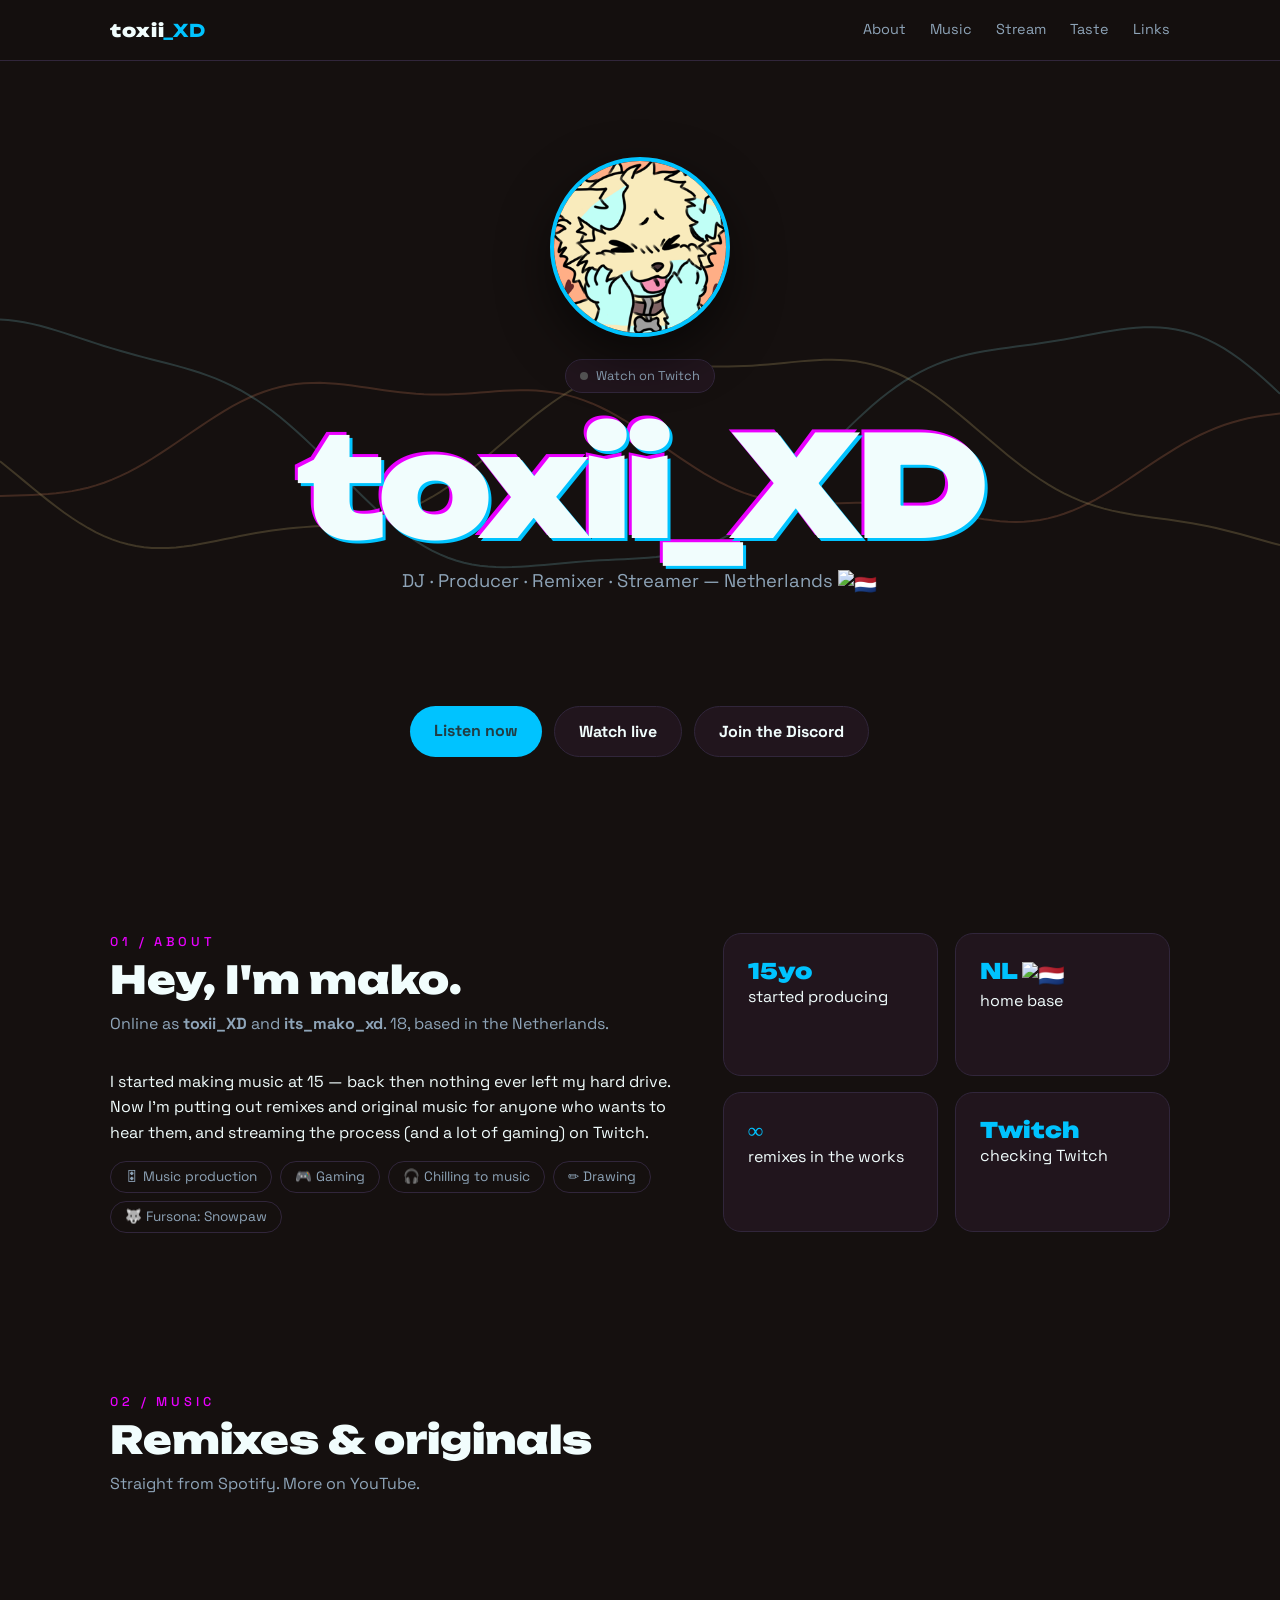
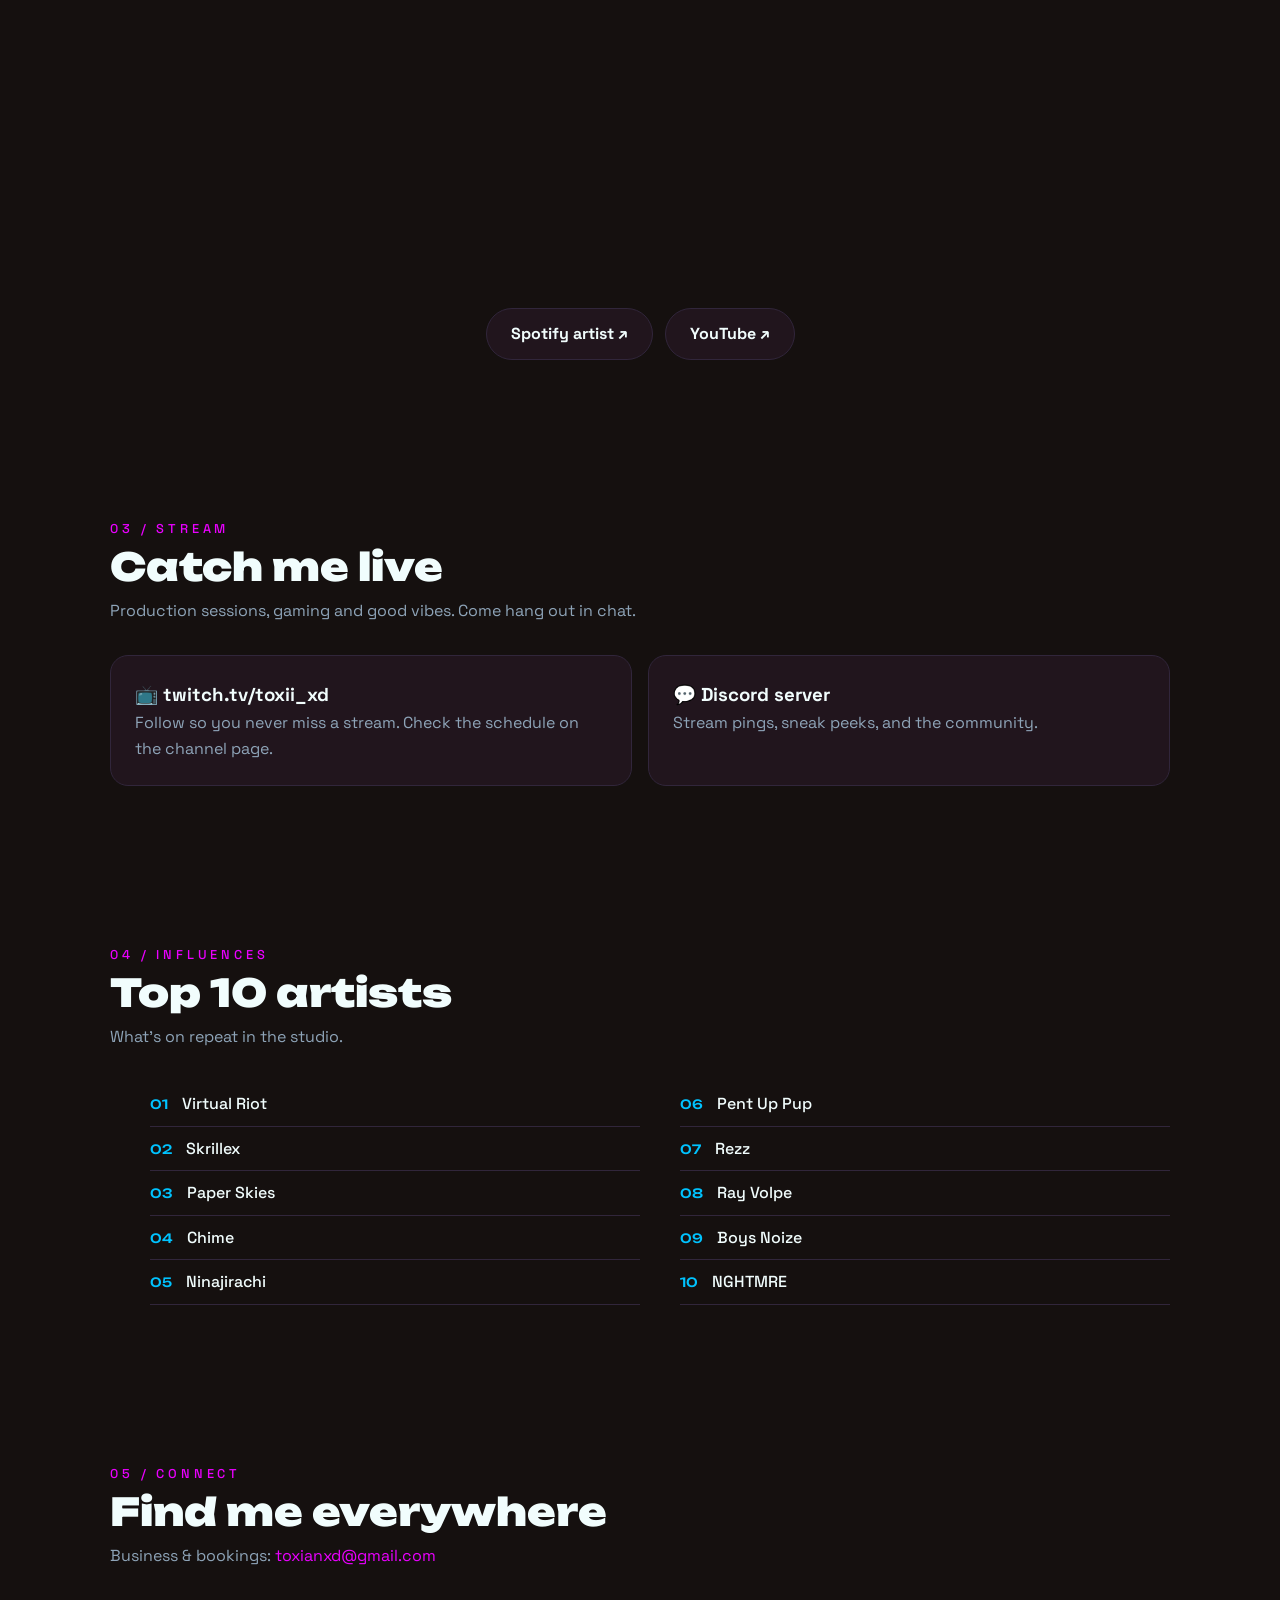
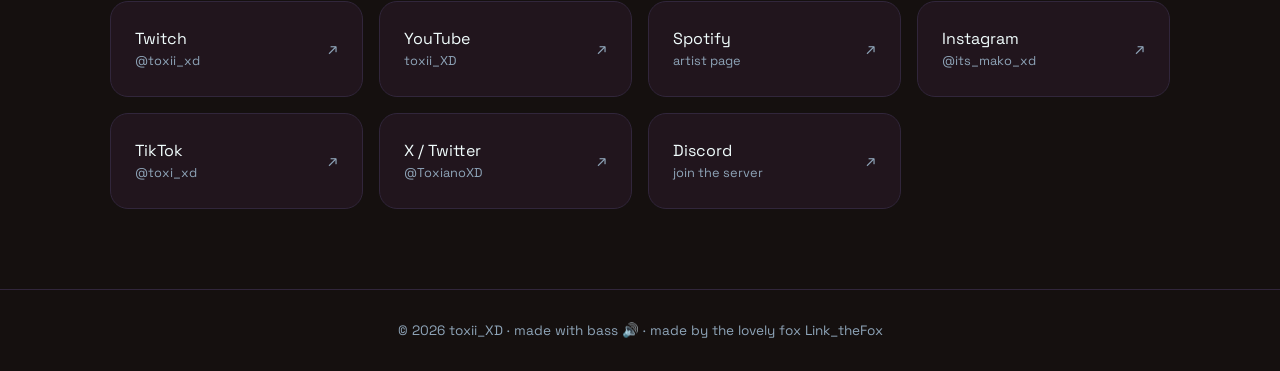
==== index.html @ 985dddc2 "added some small in script things" ====
<!-- stinky coders looking at this script go away nun ur of bussines :3 -->

<!doctype html>
<html lang="en">
<head>
<meta charset="utf-8">
<meta name="viewport" content="width=device-width,initial-scale=1">
<meta name="theme-color" content="#15100f">
<title>toxii_XD — DJ · Producer · Streamer</title>
<meta name="description" content="toxii_XD (mako) — bass music producer, remixer and Twitch streamer from the Netherlands.">
<meta property="og:title" content="toxii_XD">
<meta property="og:description" content="Remixes, originals & live streams.">
<link rel="preconnect" href="https://fonts.googleapis.com">
<link href="https://fonts.googleapis.com/css2?family=Space+Grotesk:wght@400;500;700&family=Unbounded:wght@600;900&display=swap" rel="stylesheet">
<style>
:root{--bg:#15100f;--card:#21151d;--line:#31263b;--txt:#f1fdfd;--mute:#8ea4b8;--a:#00c3ff;--b:#ea00ff;--c:#f6dc8c}
*{box-sizing:border-box;margin:0}
html{scroll-behavior:smooth}
body{background:var(--bg);color:var(--txt);font:400 1rem/1.6 'Space Grotesk',system-ui,sans-serif;overflow-x:hidden}
.pfpw{perspective:700px;margin-bottom:22px}
.pfp{display:block;margin:0 auto;border-radius:50%;border:4px solid var(--a);box-shadow:0 20px 50px #0008;will-change:transform;max-width:44vw;height:auto}
canvas#bg{position:fixed;inset:0;width:100%;height:100%;z-index:-1;opacity:.55}
a{color:inherit;text-decoration:none}
.wrap{max-width:1100px;margin:0 auto;padding:0 20px}
nav{position:sticky;top:0;z-index:10;backdrop-filter:blur(14px);background:#15100ff5;border-bottom:1px solid var(--line)}
nav .wrap{display:flex;justify-content:space-between;align-items:center;height:60px}
.logo{font:900 1.1rem 'Unbounded';letter-spacing:.05em}
.logo b{color:var(--a)}
nav ul{display:flex;gap:24px;list-style:none;font-size:.9rem;color:var(--mute)}
nav ul a:hover{color:var(--txt)}
@media(max-width:640px){nav ul{gap:14px;overflow-x:auto;font-size:.8rem;white-space:nowrap}.logo{display:none}nav .wrap{gap:8px}.card{padding:18px}}
.hero{min-height:88vh;display:grid;place-items:center;text-align:center;padding:60px 0}
.live{display:inline-flex;gap:8px;align-items:center;border:1px solid var(--line);border-radius:99px;padding:6px 14px;font-size:.8rem;color:var(--mute);background:var(--card)}
.live i{width:8px;height:8px;border-radius:50%;background:#555}
.live.on i{background:var(--c);animation:p 1.2s infinite}
.live.on{color:var(--txt);border-color:var(--c)}
@keyframes p{50%{opacity:.3}}
h1{font:900 clamp(2rem,11vw,9rem)/1 'Unbounded';margin:22px 0 10px;letter-spacing:-.04em;color:var(--txt);text-shadow:3px 3px 0 var(--a),-3px -3px 0 var(--b);transition:text-shadow .2s}
h1:hover{text-shadow:6px 0 0 var(--c),-6px 0 0 var(--b)}
.tag{color:var(--mute);font-size:1.15rem}
.eq{display:flex;gap:4px;justify-content:center;align-items:flex-end;height:46px;margin:30px 0}
.eq span{width:6px;border-radius:3px;background:linear-gradient(var(--b),var(--a));animation:e 1s cubic-bezier(.45,0,.55,1) infinite alternate}
@keyframes e{from{height:6px}to{height:46px}}
.btns{display:flex;gap:12px;justify-content:center;flex-wrap:wrap}
.btn{padding:12px 24px;border-radius:99px;font-weight:700;border:1px solid var(--line);background:var(--card);transition:transform .4s cubic-bezier(.22,1,.36,1),border-color .3s}
.btn:hover{transform:translateY(-3px);border-color:var(--a)}
.btn.p{background:var(--a);color:#2a1a12c9;border:0}
section{padding:80px 0;scroll-margin-top:60px}
:focus-visible{outline:3px solid var(--b);outline-offset:3px;border-radius:6px}
.skip{position:absolute;left:12px;top:-60px;background:var(--a);color:#2a1a12;padding:10px 16px;border-radius:8px;font-weight:700;z-index:20}
.skip:focus{top:10px}
h2{font:900 clamp(1.6rem,4vw,2.4rem) 'Unbounded';margin-bottom:8px}
h2 small{display:block;font:500 .8rem 'Space Grotesk';color:var(--b);letter-spacing:.3em;text-transform:uppercase;margin-bottom:6px}
.sub{color:var(--mute);margin-bottom:32px}
.grid{display:grid;gap:16px;grid-template-columns:repeat(auto-fit,minmax(240px,1fr))}
.card{background:var(--card);border:1px solid var(--line);border-radius:18px;padding:24px;transition:transform .45s cubic-bezier(.22,1,.36,1),border-color .3s}
.card:hover{border-color:var(--a);transform:translateY(-4px)}
.stat{font:900 clamp(1rem,4.4vw,2.2rem) 'Unbounded';color:var(--a)}
.about .card{container-type:inline-size}
.about .stat{font-size:min(2.2rem,13cqw)}
.about{display:grid;gap:32px;grid-template-columns:1.3fr 1fr}
@media(max-width:800px){.about{grid-template-columns:1fr}}
.chips{display:flex;flex-wrap:wrap;gap:8px;margin-top:16px}
.chips span{border:1px solid var(--line);border-radius:99px;padding:4px 14px;font-size:.85rem;color:var(--mute)}
ol.top{list-style:none;counter-reset:n}
ol.top li{counter-increment:n;display:flex;gap:14px;padding:9px 0;border-bottom:1px solid var(--line);font-weight:500}
ol.top li::before{content:counter(n,decimal-leading-zero);color:var(--a);font-family:'Unbounded';font-size:.8rem;padding-top:3px}
iframe{width:100%;border:0;border-radius:14px}
.soc a{display:flex;justify-content:space-between;align-items:center}
.soc a::after{content:"↗"/"";color:var(--mute)}
.soc em{font-style:normal;font-size:.8rem;color:var(--mute);display:block}
footer{border-top:1px solid var(--line);padding:30px 0;text-align:center;color:var(--mute);font-size:.85rem}
.rv{opacity:0;transform:translateY(28px);transition:opacity .9s cubic-bezier(.22,1,.36,1),transform .9s cubic-bezier(.22,1,.36,1)}
.rv.in{opacity:1;transform:none}
@media(prefers-reduced-motion:reduce){html{scroll-behavior:auto}canvas#bg{display:none}*{animation:none!important;transition:none!important}.rv{opacity:1;transform:none}}
</style>
</head>
<body>
<a class="skip" href="#about">Skip to content</a>
<canvas id="bg" aria-hidden="true"></canvas>

<nav aria-label="Main"><div class="wrap">
  <a class="logo" href="#top">toxii<b>_XD</b></a>
  <ul><li><a href="#about">About</a></li><li><a href="#music">Music</a></li><li><a href="#stream">Stream</a></li><li><a href="#taste">Taste</a></li><li><a href="#links">Links</a></li></ul>
</div></nav>

<main>
<header class="hero" id="top"><div class="wrap">
  <div class="pfpw"><img class="pfp" src="pfp.png" alt="toxii_XD avatar" width="180" height="180"></div>
  <a id="live" class="live" href="https://www.twitch.tv/toxii_xd" target="_blank" rel="noopener"><i></i><span aria-live="polite">checking stream…</span></a>
  <h1 data-t="toxii_XD">toxii_XD</h1>
  <p class="tag">DJ · Producer · Remixer · Streamer — Netherlands <img src="https://cdn.jsdelivr.net/gh/jdecked/twemoji@latest/assets/svg/1f1f3-1f1f1.svg" alt="🇳🇱" width="22" height="22" style="vertical-align:-4px"></p>
  <div class="eq" aria-hidden="true"></div>
  <div class="btns">
    <a class="btn p" href="#music">Listen now</a>
    <a class="btn" href="https://www.twitch.tv/toxii_xd" target="_blank" rel="noopener">Watch live</a>
    <a class="btn" href="https://discord.gg/SVexKyETzz" target="_blank" rel="noopener">Join the Discord</a>
  </div>
</div></header>

<section id="about"><div class="wrap">
  <div class="about rv">
    <div>
      <h2><small>01 / about</small>Hey, I'm mako.</h2>
      <p class="sub">Online as <b>toxii_XD</b> and <b>its_mako_xd</b>. 18, based in the Netherlands.</p>
      <p>I started making music at 15 — back then nothing ever left my hard drive. Now I'm putting out remixes and original music for anyone who wants to hear them, and streaming the process (and a lot of gaming) on Twitch.</p>
      <div class="chips"><span>🎛 Music production</span><span>🎮 Gaming</span><span>🎧 Chilling to music</span><span>✏️ Drawing</span><span>🐺 Fursona: Snowpaw</span></div>
    </div>
    <div class="grid" style="grid-template-columns:repeat(2,minmax(0,1fr))">
      <div class="card"><div class="stat">15yo</div>started producing</div>
      <div class="card"><div class="stat">NL <img src="https://cdn.jsdelivr.net/gh/jdecked/twemoji@latest/assets/svg/1f1f3-1f1f1.svg" alt="🇳🇱" width="38" height="38" style="vertical-align:-4px"></div>home base</div>
      <div class="card"><div class="stat">∞</div>remixes in the works</div>
      <div class="card"><div class="stat" id="ls">…</div><span id="lt">checking Twitch</span></div>
    </div>
  </div>
</div></section>

<section id="music"><div class="wrap rv">
  <h2><small>02 / music</small>Remixes & originals</h2>
  <p class="sub">Straight from Spotify. More on YouTube.</p>
  <iframe src="https://open.spotify.com/embed/artist/1HcNcybZciSfLH1VnTxDIS?theme=0" height="352" loading="lazy" allow="encrypted-media; clipboard-write" title="toxii_XD on Spotify"></iframe>
  <div class="btns" style="margin-top:20px">
    <a class="btn" href="https://open.spotify.com/artist/1HcNcybZciSfLH1VnTxDIS" target="_blank" rel="noopener">Spotify artist ↗</a>
    <a class="btn" href="https://www.youtube.com/channel/UCp31fB6WN2DlU0iG8Yz7rvQ" target="_blank" rel="noopener">YouTube ↗</a>
  </div>
</div></section>

<section id="stream"><div class="wrap rv">
  <h2><small>03 / stream</small>Catch me live</h2>
  <p class="sub">Production sessions, gaming and good vibes. Come hang out in chat.</p>
  <div class="grid">
    <a class="card" href="https://www.twitch.tv/toxii_xd" target="_blank" rel="noopener"><h3>📺 twitch.tv/toxii_xd</h3><p style="color:var(--mute)">Follow so you never miss a stream. Check the schedule on the channel page.</p></a>
    <a class="card" href="https://discord.gg/SVexKyETzz" target="_blank" rel="noopener"><h3>💬 Discord server</h3><p style="color:var(--mute)">Stream pings, sneak peeks, and the community.</p></a>
    <div class="card" id="presence" hidden>
      <div style="display:flex;gap:14px;align-items:center">
        <img id="pa" alt="" width="52" height="52" style="border-radius:50%">
        <div><b id="pn"></b><div style="font-size:.85rem;color:var(--mute)"><span id="ps" style="display:inline-block;width:9px;height:9px;border-radius:50%;margin-right:6px"></span><span id="pt"></span></div></div>
      </div>
      <p id="pact" style="margin-top:14px;color:var(--mute);font-size:.9rem"></p>
    </div>
  </div>
</div></section>

<section id="taste"><div class="wrap rv">
  <h2><small>04 / influences</small>Top 10 artists</h2>
  <p class="sub">What's on repeat in the studio.</p>
  <ol class="top" style="columns:2 280px;column-gap:40px">
    <li>Virtual Riot</li><li>Skrillex</li><li>Paper Skies</li><li>Chime</li><li>Ninajirachi</li>
    <li>Pent Up Pup</li><li>Rezz</li><li>Ray Volpe</li><li>Boys Noize</li><li>NGHTMRE</li>
  </ol>
</div></section>

<section id="links"><div class="wrap rv">
  <h2><small>05 / connect</small>Find me everywhere</h2>
  <p class="sub">Business &amp; bookings: <a href="mailto:toxianxd@gmail.com" style="color:var(--b)">toxianxd@gmail.com</a></p>
  <div class="grid soc">
    <a class="card" href="https://www.twitch.tv/toxii_xd" target="_blank" rel="noopener"><div>Twitch<em>@toxii_xd</em></div></a>
    <a class="card" href="https://www.youtube.com/channel/UCp31fB6WN2DlU0iG8Yz7rvQ" target="_blank" rel="noopener"><div>YouTube<em>toxii_XD</em></div></a>
    <a class="card" href="https://open.spotify.com/artist/1HcNcybZciSfLH1VnTxDIS" target="_blank" rel="noopener"><div>Spotify<em>artist page</em></div></a>
    <a class="card" href="https://www.instagram.com/its_mako_xd" target="_blank" rel="noopener"><div>Instagram<em>@its_mako_xd</em></div></a>
    <a class="card" href="https://www.tiktok.com/@toxi_xd" target="_blank" rel="noopener"><div>TikTok<em>@toxi_xd</em></div></a>
    <a class="card" href="https://x.com/ToxianoXD" target="_blank" rel="noopener"><div>X / Twitter<em>@ToxianoXD</em></div></a>
    <a class="card" href="https://discord.gg/SVexKyETzz" target="_blank" rel="noopener"><div>Discord<em>join the server</em></div></a>
  </div>
</div></section>

</main>
<footer>© <span id="y"></span> toxii_XD · made with bass 🔊 · made by the lovely fox Link_theFox</footer>

<script>
// equalizer bars
const eq=document.querySelector('.eq');
for(let i=0;i<32;i++){const s=document.createElement('span');s.style.animationDelay=(Math.random()*-1)+'s';s.style.animationDuration=(.5+Math.random()*.8)+'s';eq.append(s)}
document.getElementById('y').textContent=new Date().getFullYear();
// scroll reveal
const io=new IntersectionObserver(e=>e.forEach(x=>x.isIntersecting&&x.target.classList.add('in')),{threshold:.15});
document.querySelectorAll('.rv').forEach(el=>io.observe(el));
// pfp follows the pointer, eased
const pf=document.querySelector('.pfp'),hh=document.querySelector('h1');
let tx=0,ty=0,px=0,py=0;
addEventListener('pointermove',e=>{tx=e.clientX/innerWidth-.5;ty=e.clientY/innerHeight-.5});
if(!matchMedia('(prefers-reduced-motion:reduce)').matches)(function m(){
  px+=(tx-px)*.08;py+=(ty-py)*.08;
  pf.style.transform=`translate(${px*40}px,${py*30}px) rotateY(${px*28}deg) rotateX(${-py*28}deg)`;
  hh.style.transform=`translate(${-px*14}px,${-py*10}px)`;
  requestAnimationFrame(m)})();
// background: drifting waveform lines
const cv=document.getElementById('bg'),cx=cv.getContext('2d');let W,H;
const rs=()=>{W=cv.width=innerWidth;H=cv.height=innerHeight};rs();addEventListener('resize',rs);
const cols=['#ff9a6c','#f6dc8c','#8fe9ee'];
(function f(t){
  cx.clearRect(0,0,W,H);
  cols.forEach((c,k)=>{cx.beginPath();cx.strokeStyle=c;cx.globalAlpha=.35;cx.lineWidth=2;
    for(let x=0;x<=W;x+=8){const y=H*.5+Math.sin(x*.006+t*.0008*(k+1)+k*2)*70*(1+k*.4)+Math.sin(x*.02+t*.002)*14;x?cx.lineTo(x,y):cx.moveTo(x,y)}
    cx.stroke()});
  requestAnimationFrame(f)})(0);
// Discord presence via Lanyard (user must be in discord.gg/lanyard)
const DID='748568720615669810',SC={online:'#3ba55d',idle:'#faa61a',dnd:'#ed4245',offline:'#747f8d'};
function presence(d){
  const $=id=>document.getElementById(id),u=d.discord_user,a=d.activities.find(x=>x.type!==4);
  $('presence').hidden=false;
  $('pa').src=`https://cdn.discordapp.com/avatars/${DID}/${u.avatar}.png?size=128`;
  $('pn').textContent=u.global_name||u.username;
  $('ps').style.background=SC[d.discord_status];
  $('pt').textContent=d.discord_status;
  $('pact').textContent=d.listening_to_spotify?`🎵 ${d.spotify.song} — ${d.spotify.artist}`:a?`${a.name}${a.details?' · '+a.details:''}`:'';
}
fetch('https://api.lanyard.rest/v1/users/'+DID).then(r=>r.json()).then(j=>j.success&&presence(j.data)).catch(()=>{});
const ws=new WebSocket('wss://api.lanyard.rest/socket');
ws.onmessage=e=>{const m=JSON.parse(e.data);
  if(m.op===1){ws.send(JSON.stringify({op:2,d:{subscribe_to_id:DID}}));setInterval(()=>ws.readyState===1&&ws.send('{"op":3}'),m.d.heartbeat_interval)}
  else if(m.op===0)presence(m.d)};
// live status via public decapi (no key); falls back to offline
fetch('https://decapi.me/twitch/uptime/toxii_xd').then(r=>r.text()).then(t=>{
  const el=document.getElementById('live'),on=!/offline|not found|error/i.test(t);
  el.classList.toggle('on',on);
  const ls=document.getElementById('ls');ls.textContent=on?'LIVE':'OFFLINE';ls.style.color=on?'var(--c)':'var(--mute)';
  document.getElementById('lt').textContent=on?'streaming on Twitch right now':'not streaming — follow for alerts';
  el.querySelector('span').textContent=on?'LIVE NOW on Twitch — '+t:'Offline — follow for notifications';
}).catch(()=>{document.querySelector('#live span').textContent='Watch on Twitch';document.getElementById('ls').textContent='Twitch'});
</script>
</body>
</html>

<!-- Made with ❤️ by Link_theFox — https://linkthefox.com/ -->
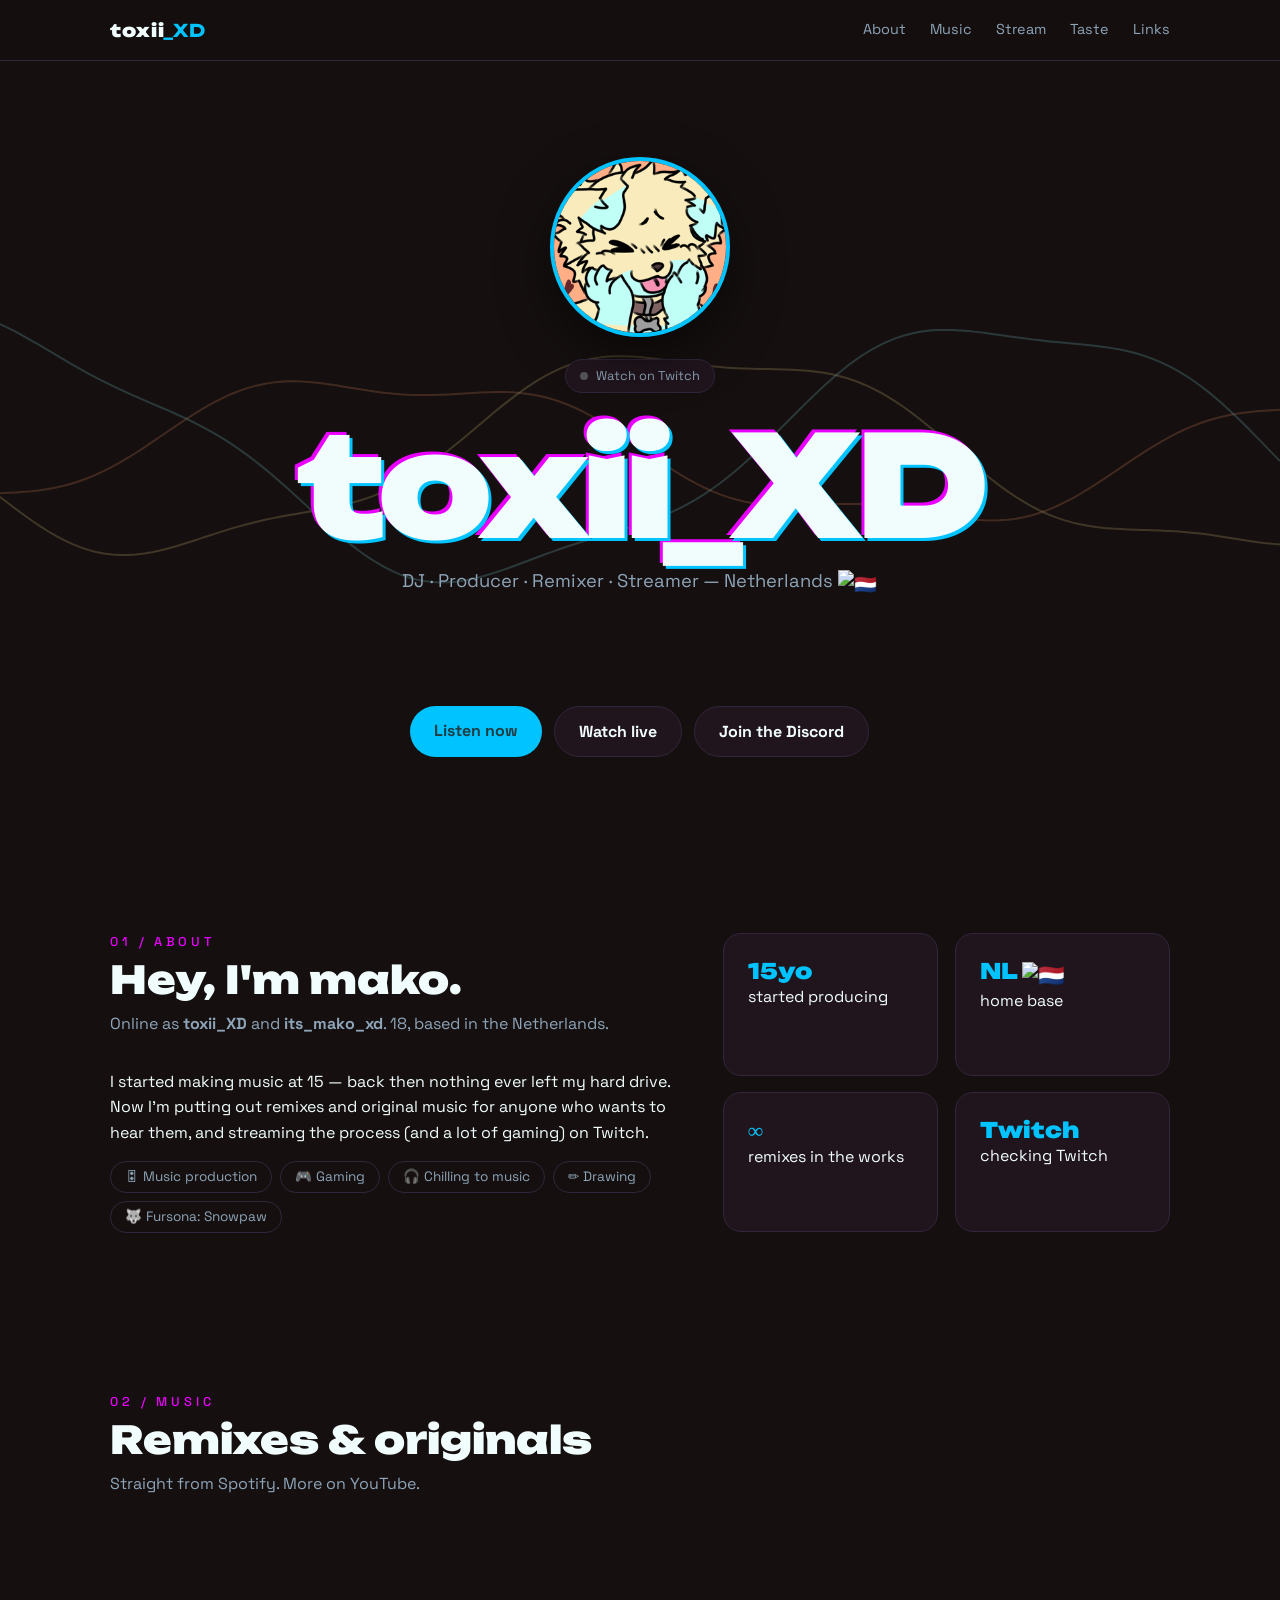
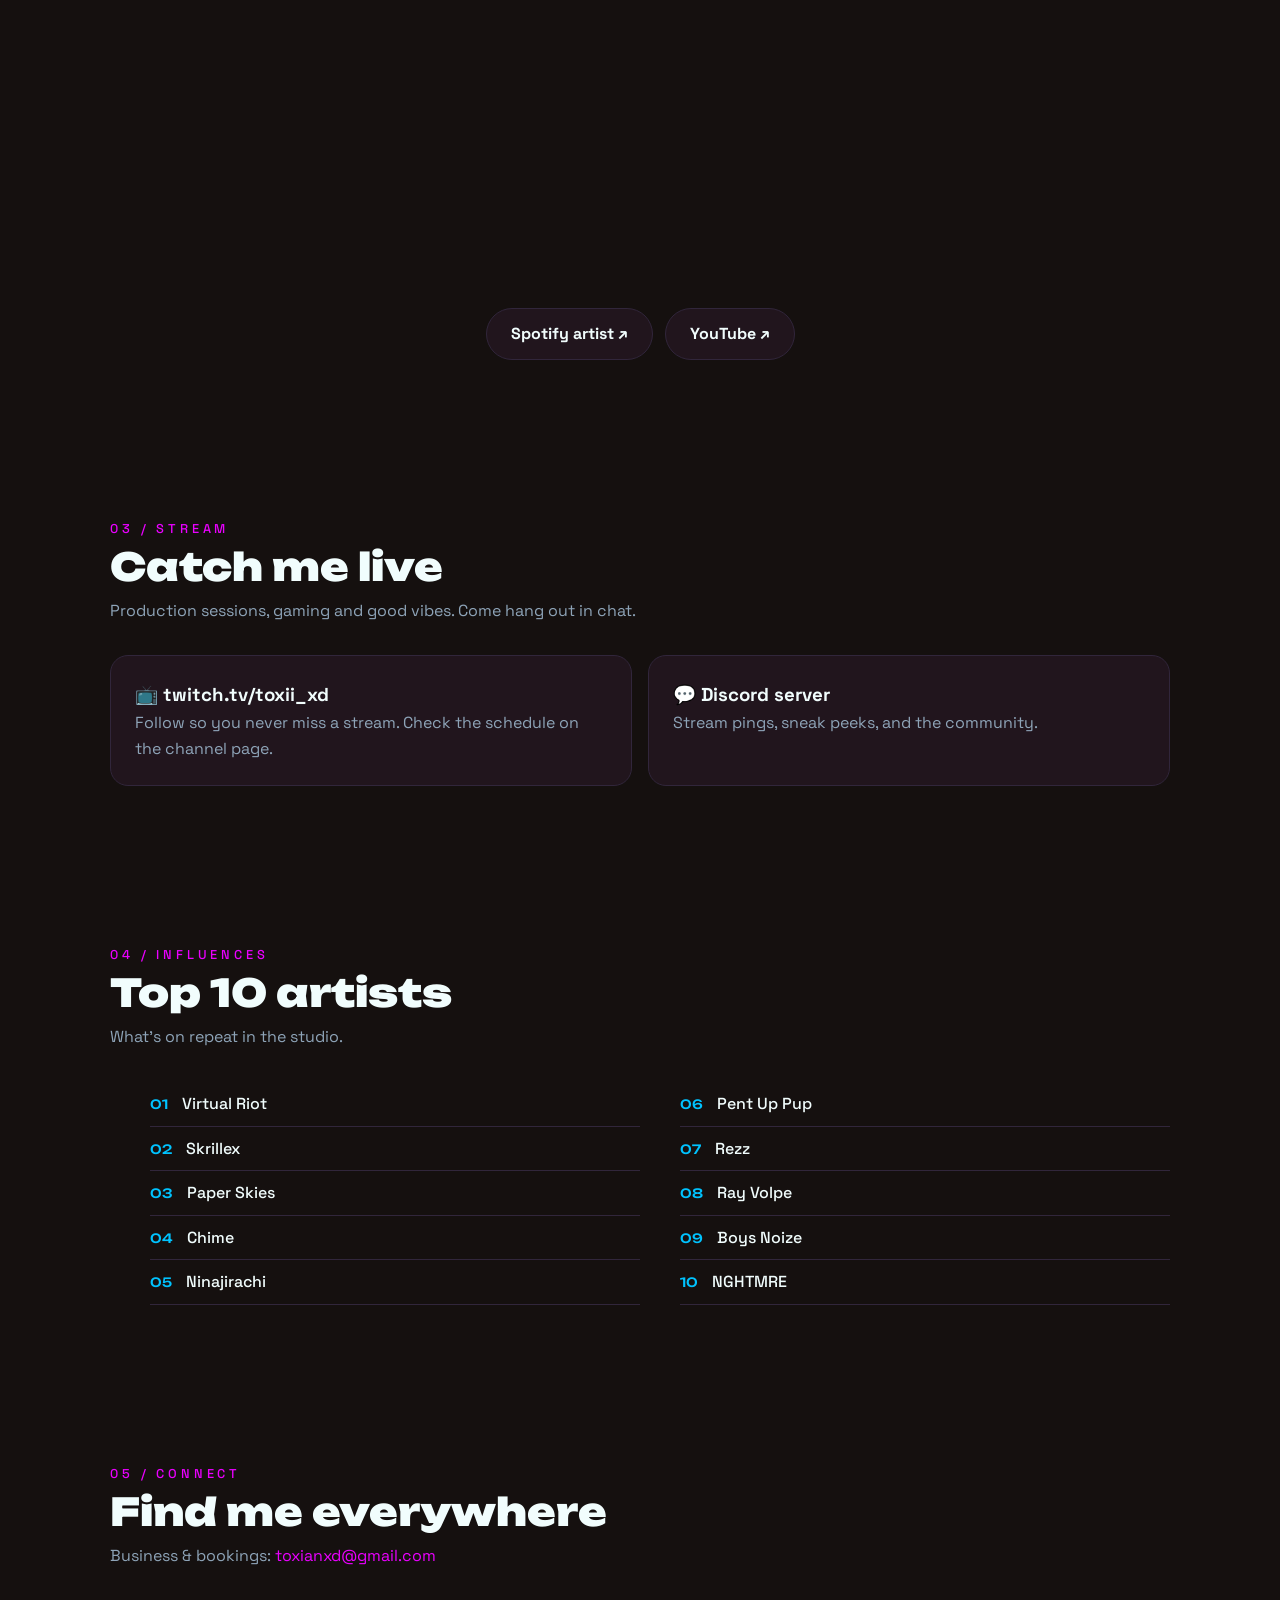
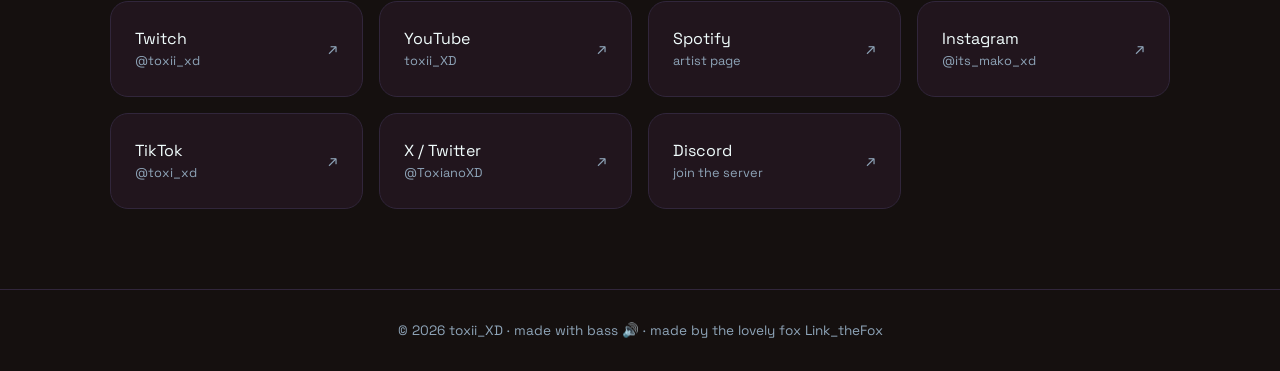
==== commit e86b7ed4: "updatd a link" ====
--- a/index.html
+++ b/index.html
@@ -222,4 +222,4 @@
 </body>
 </html>
 
-<!-- Made with ❤️ by Link_theFox — https://linkthefox.com/ -->
+<!-- Made with ❤️ by Link_theFox — https://linkslair.xyz/ -->
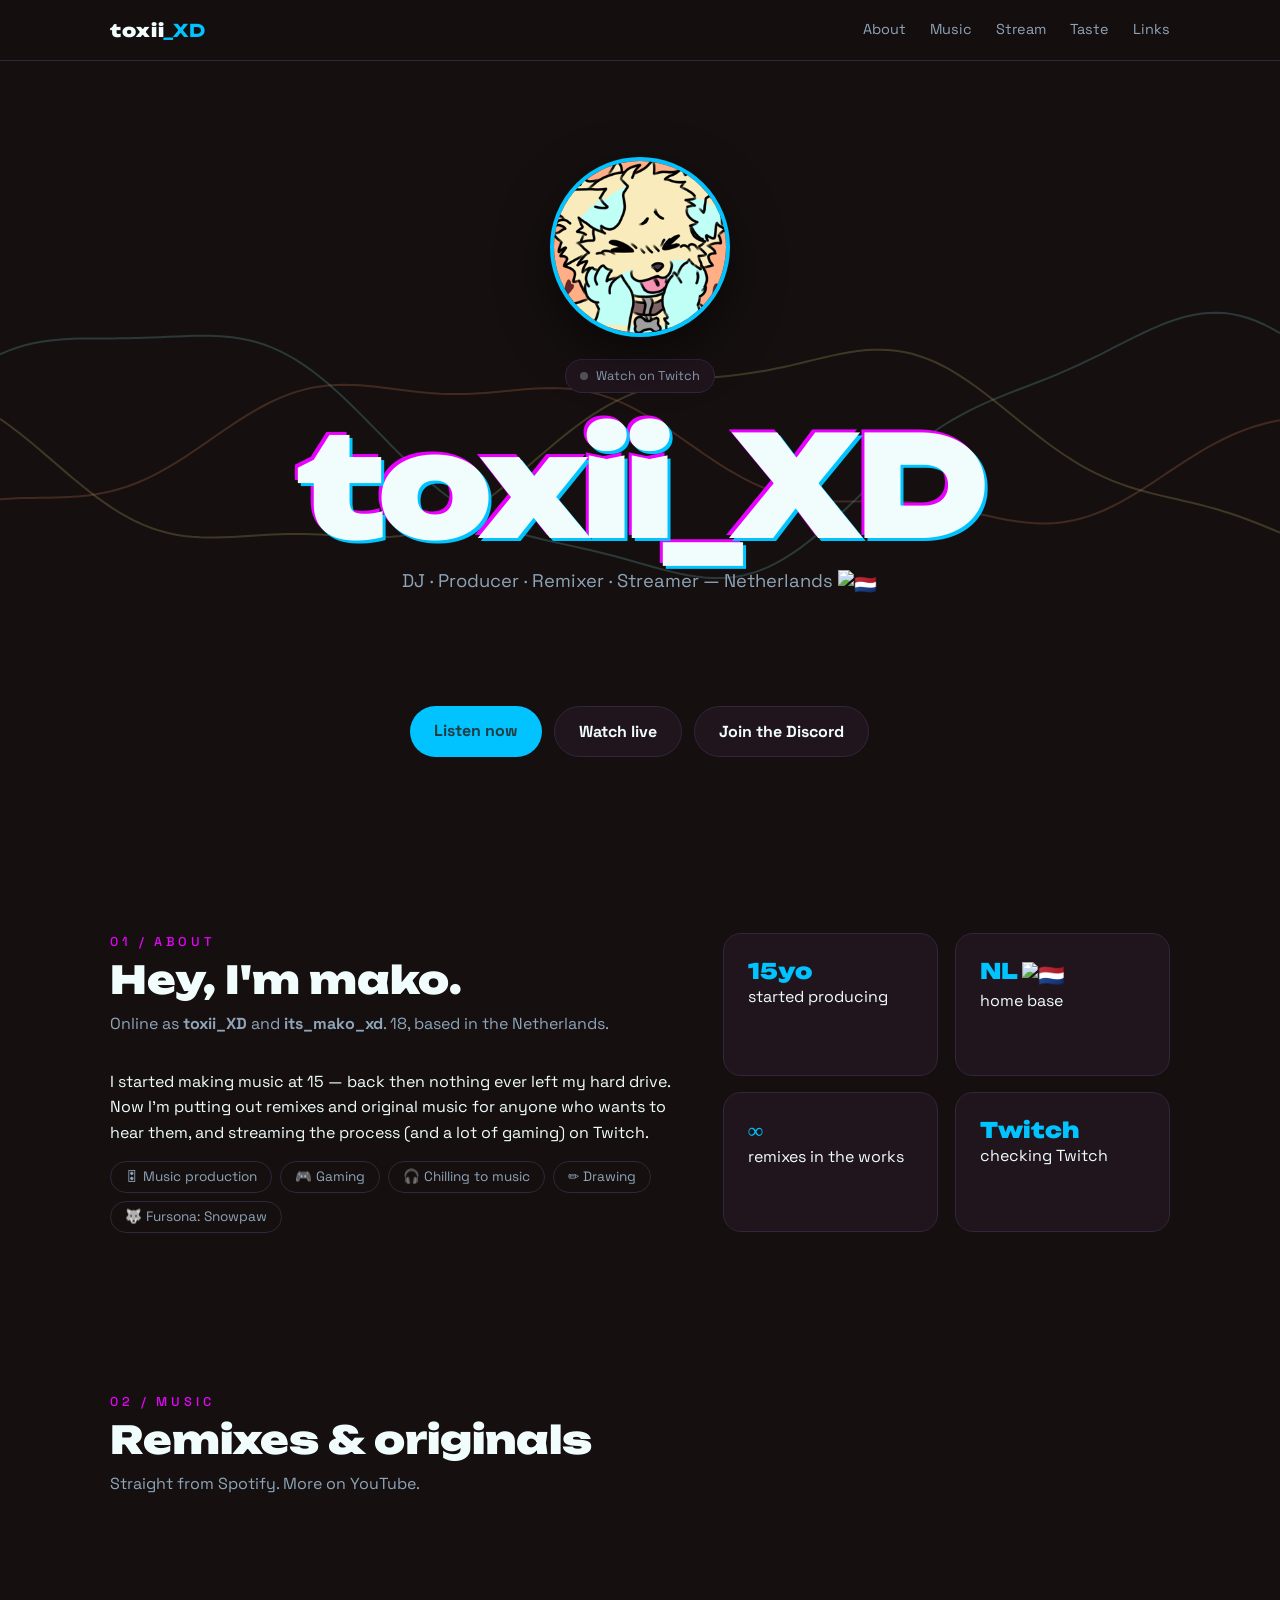
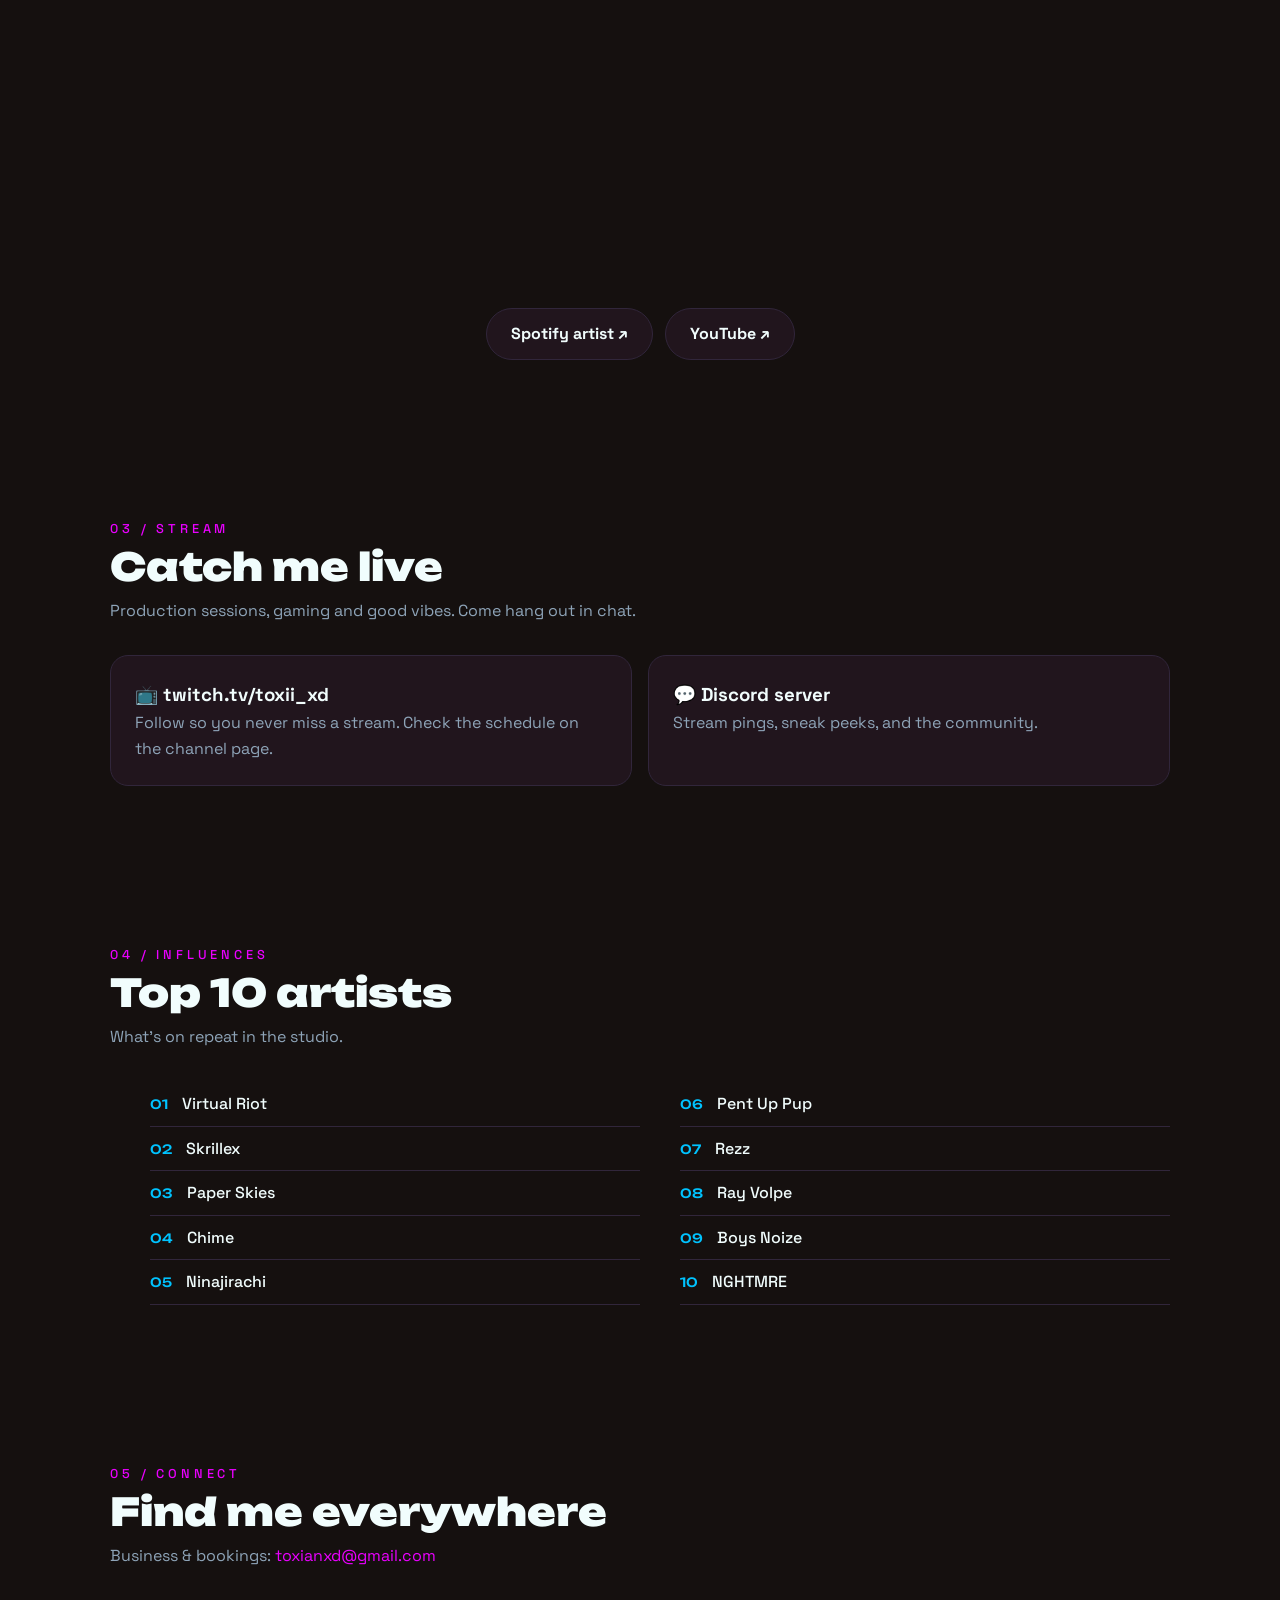
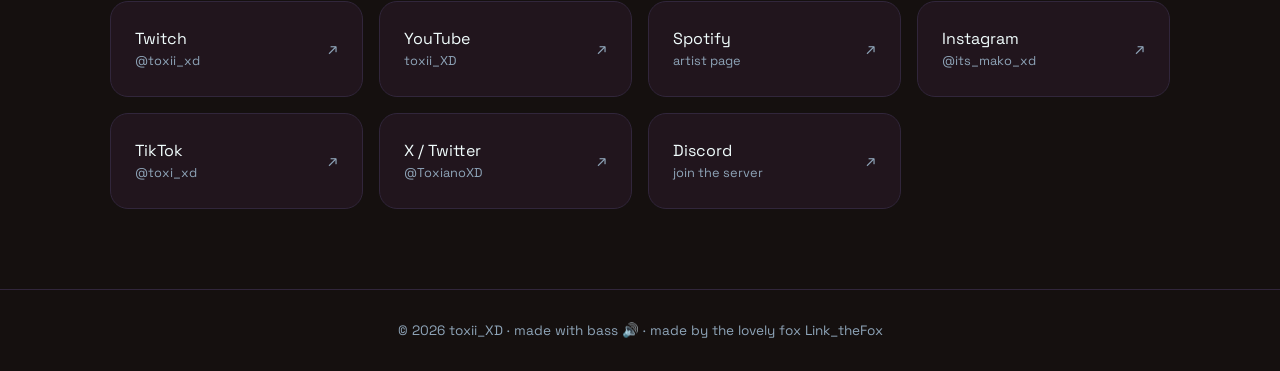
==== commit 0a791bb7: "Update footer comment with new wording" ====
--- a/index.html
+++ b/index.html
@@ -222,4 +222,4 @@
 </body>
 </html>
 
-<!-- Made with ❤️ by Link_theFox — https://linkslair.xyz/ -->
+<!-- Made with ❤️ by the lovely Link_theFox — https://linkslair.xyz/ -->
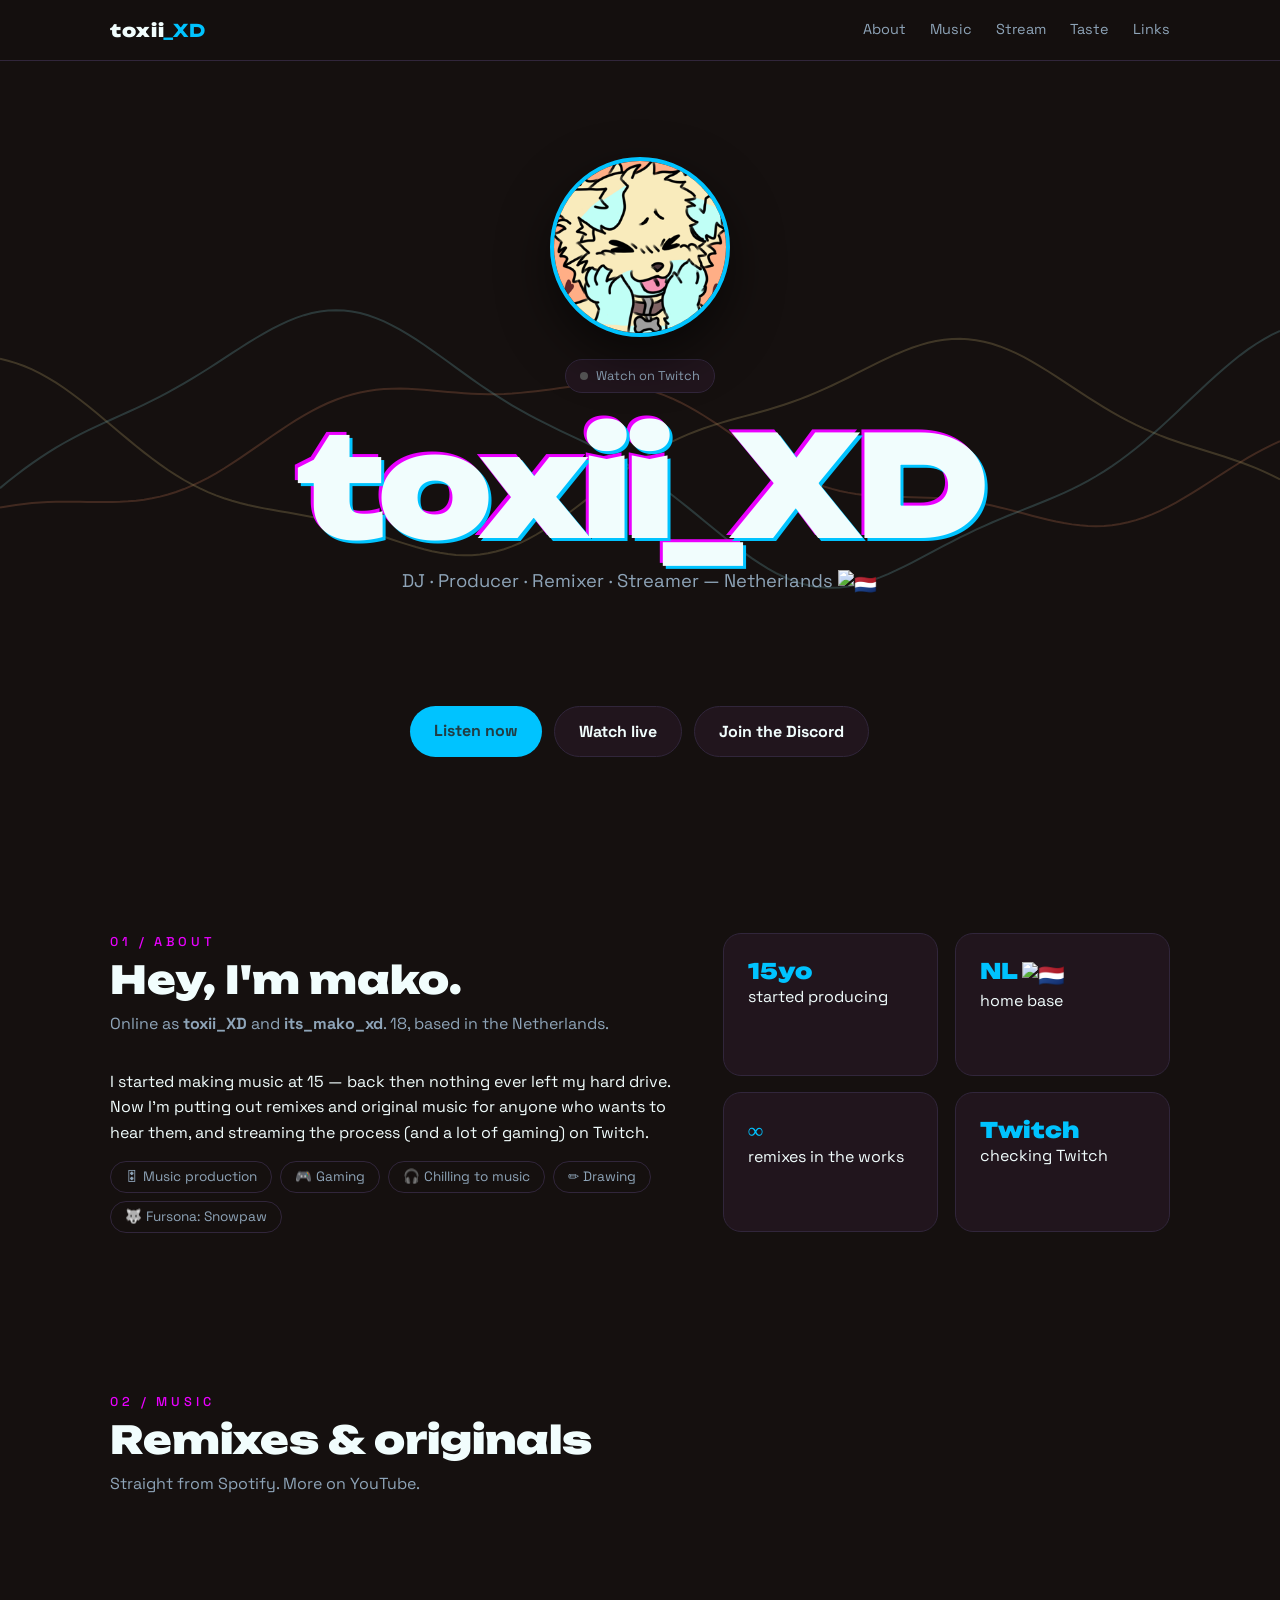
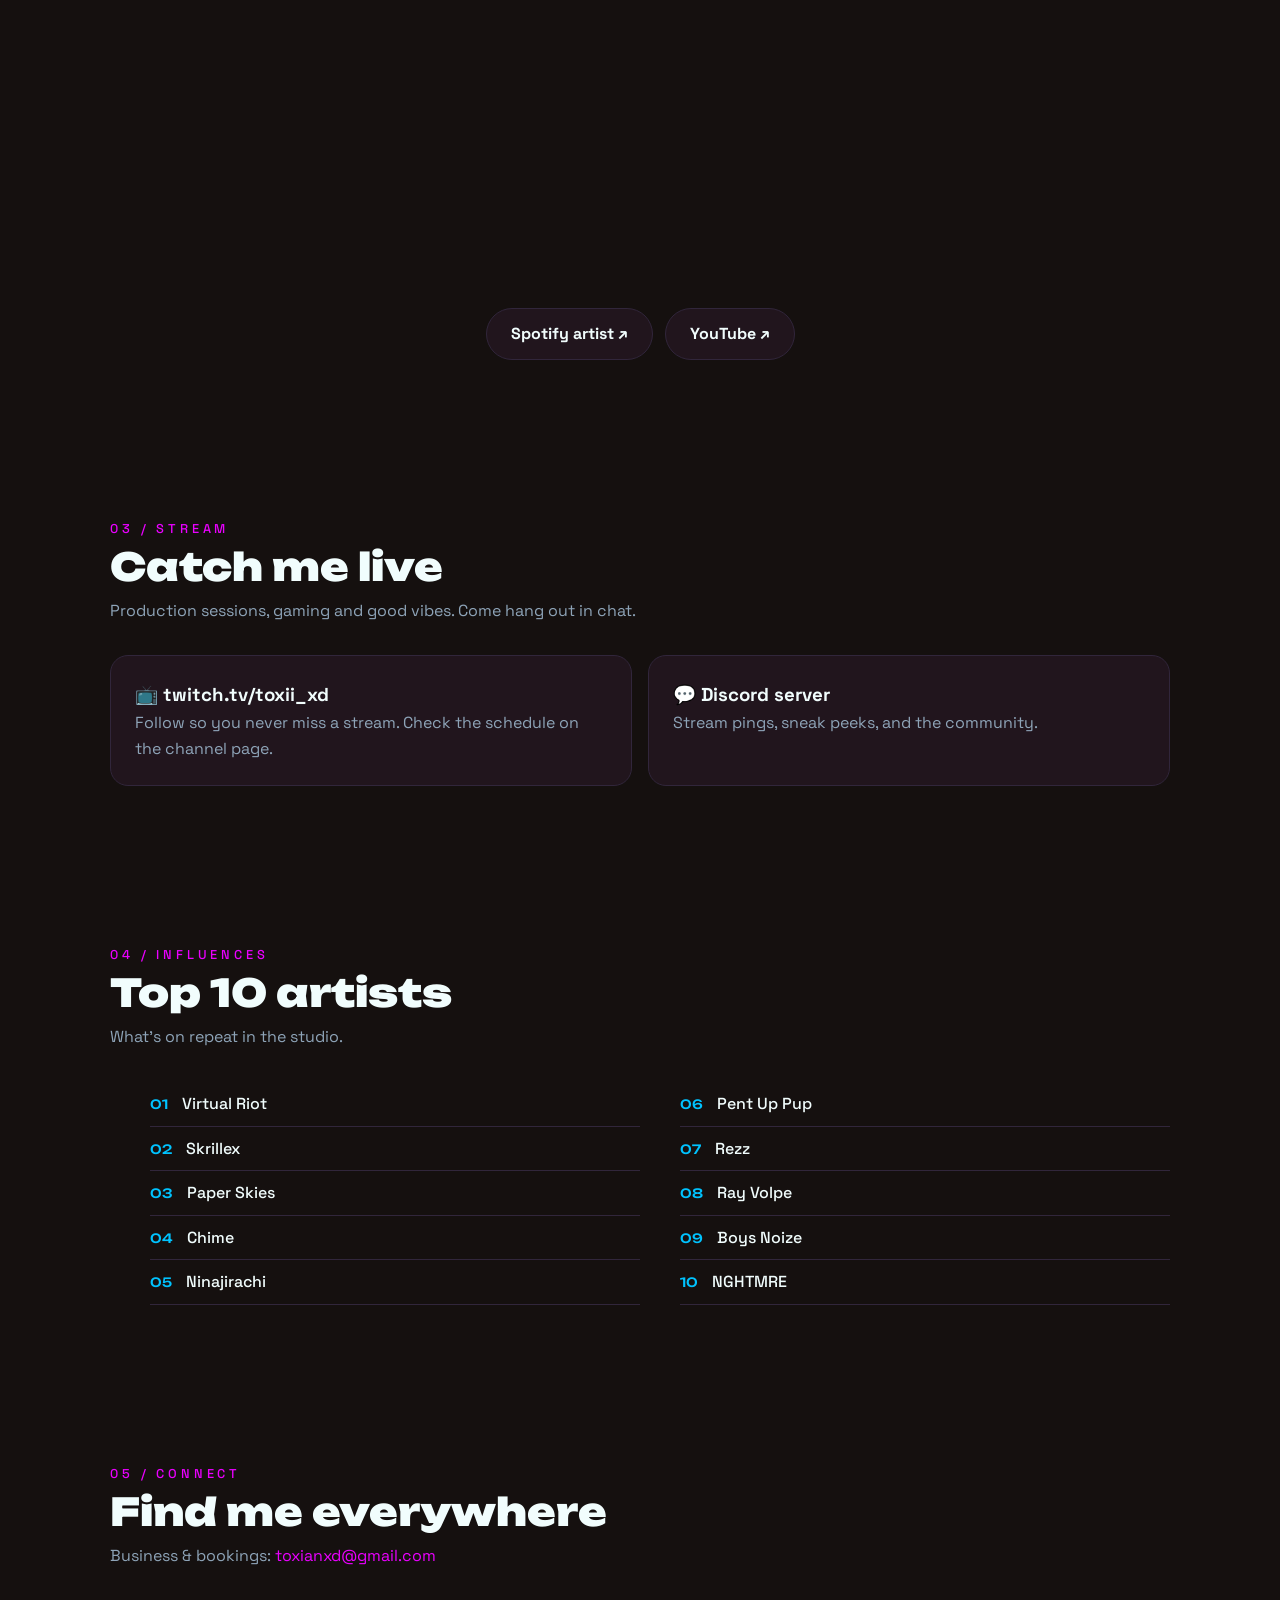
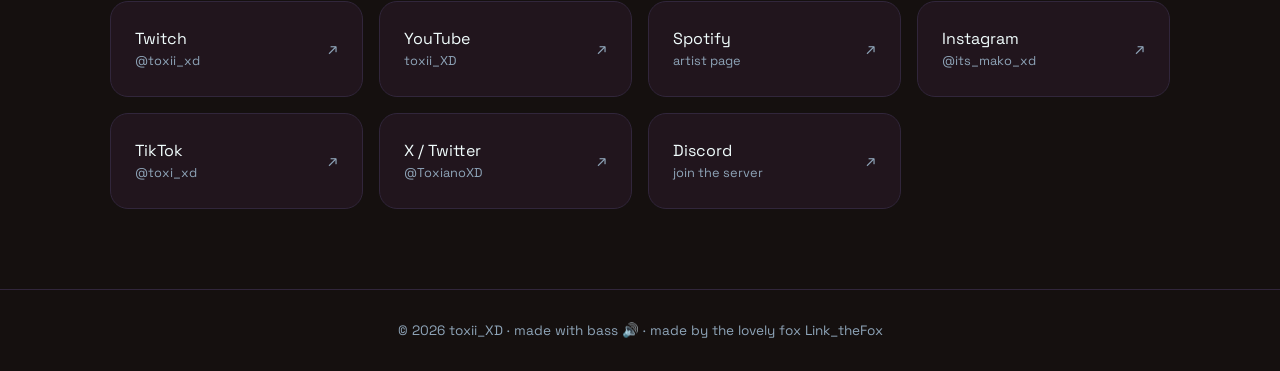
==== commit 4cb8e9f1: "Update comment in index.html" ====
--- a/index.html
+++ b/index.html
@@ -1,4 +1,4 @@
-<!-- stinky coders looking at this script go away nun ur of bussines :3 -->
+<!-- stinky coders looking at this script go away nun ur of bussines oki? ;-; -->
 
 <!doctype html>
 <html lang="en">
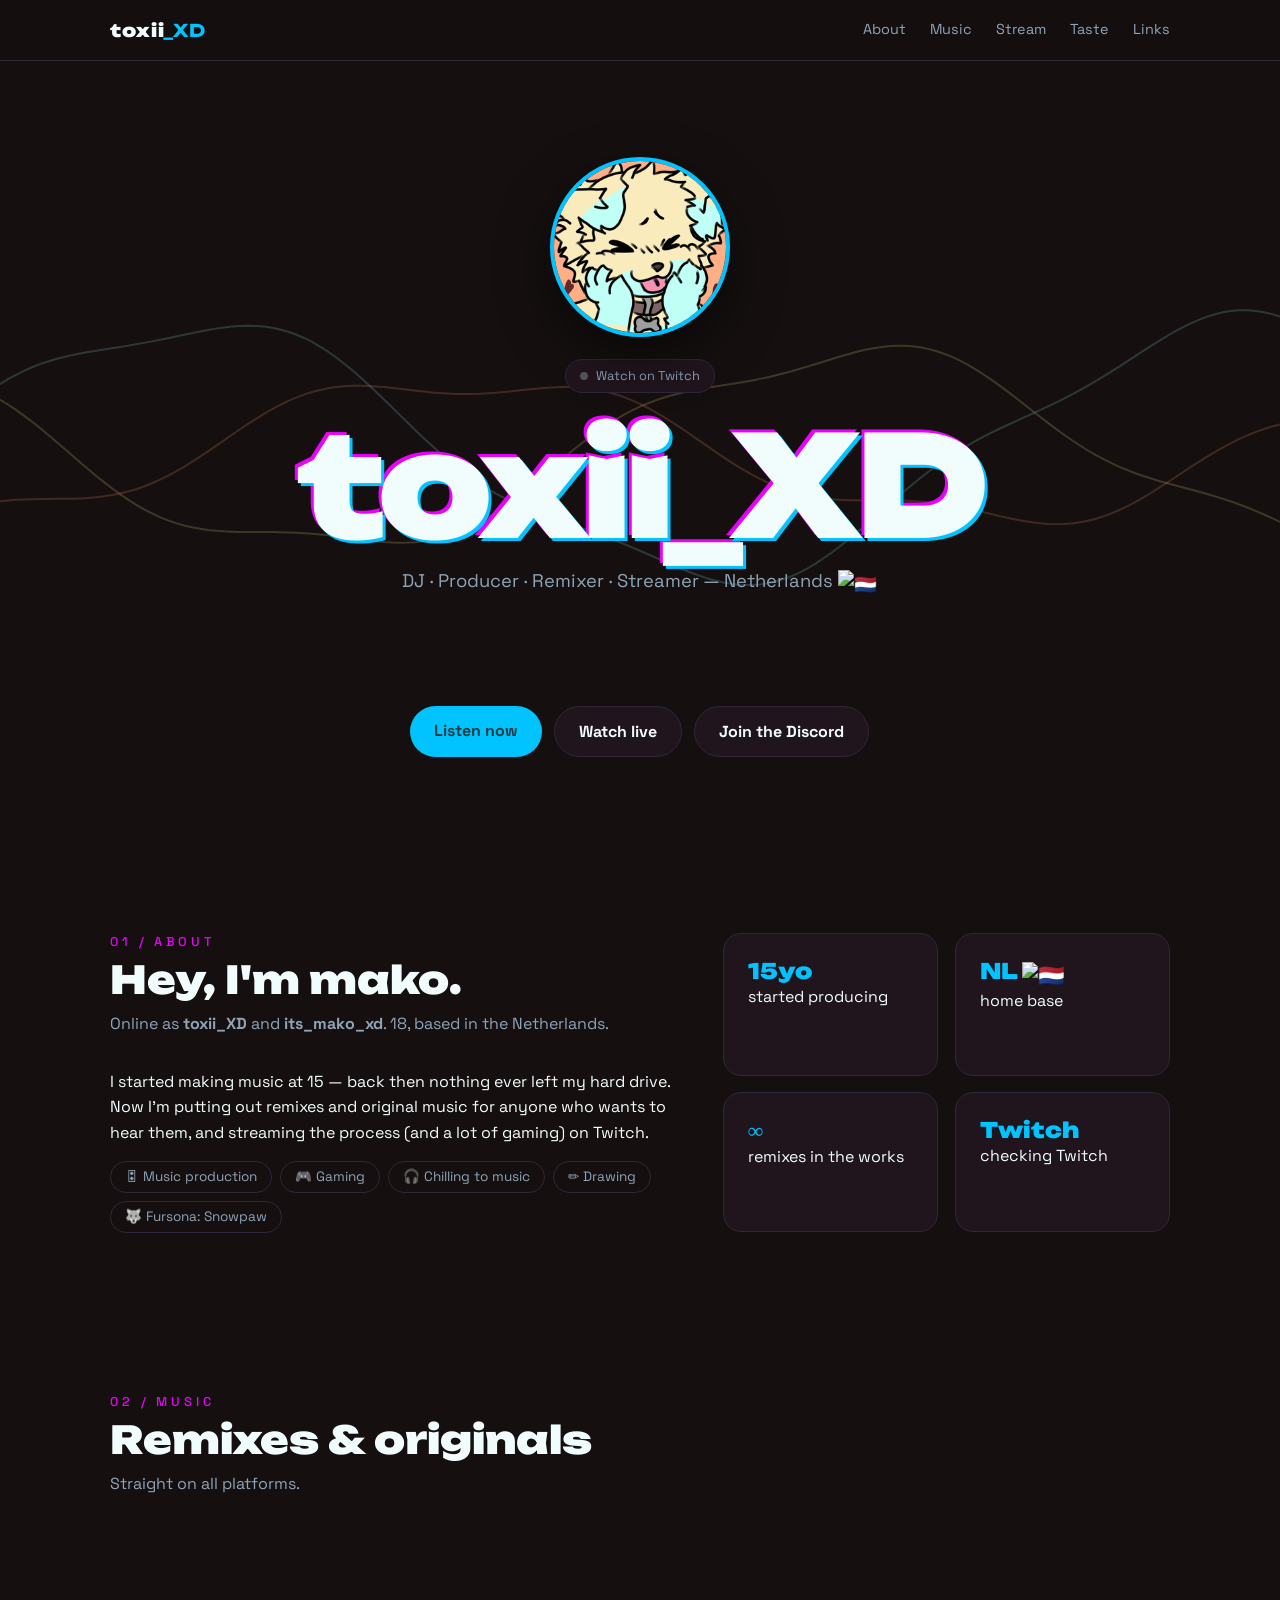
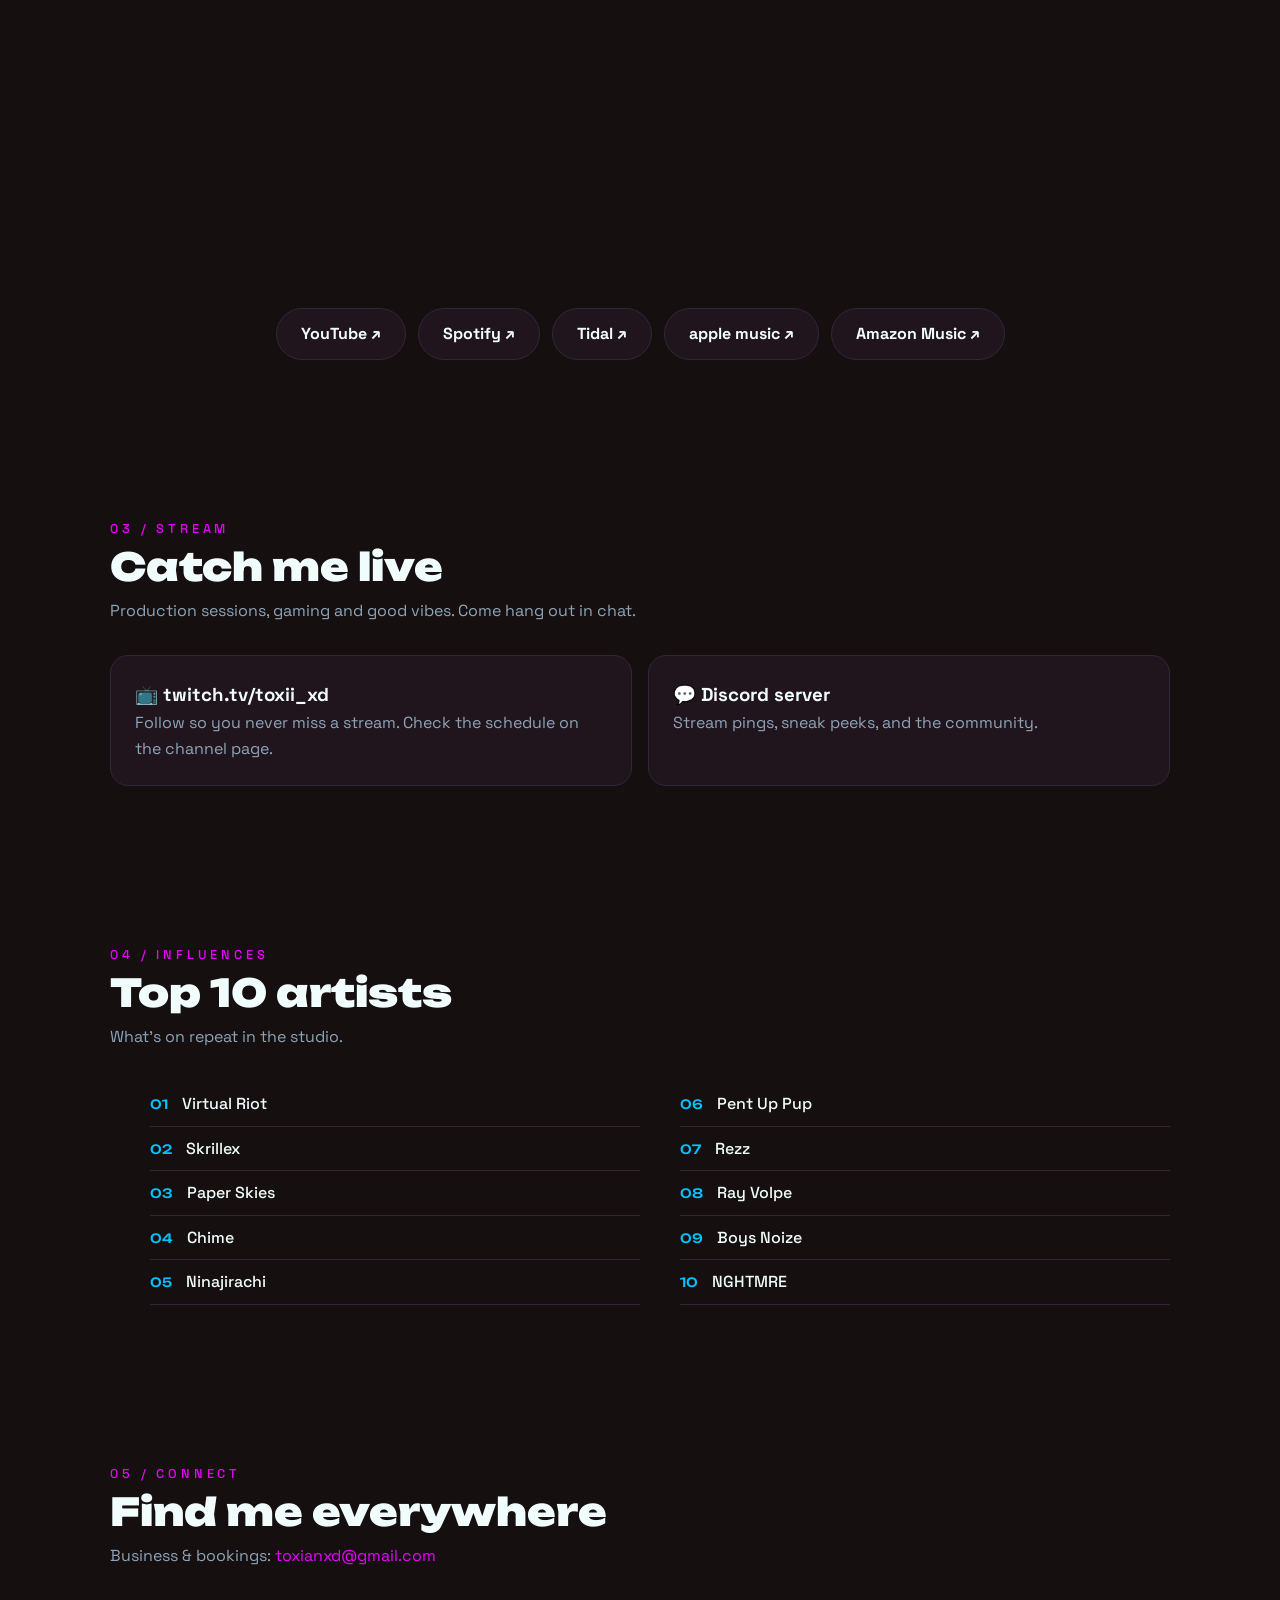
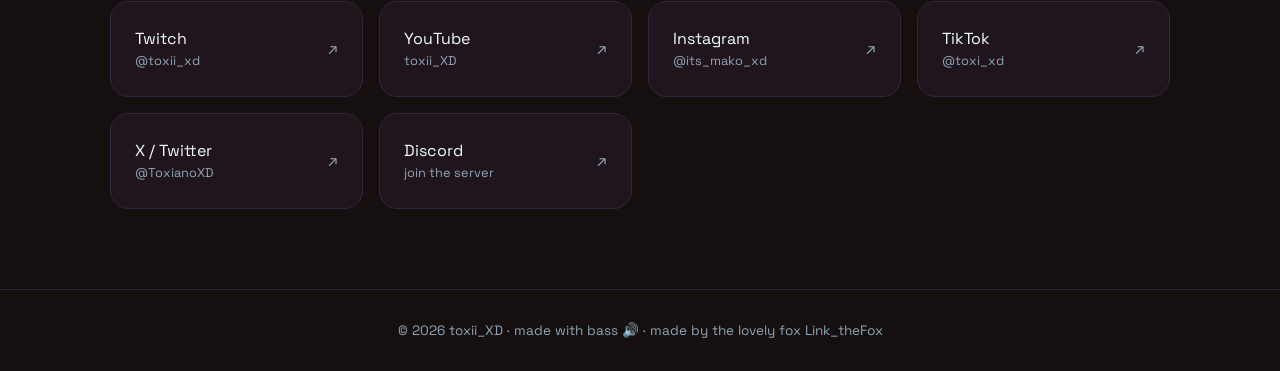
==== commit 046f658b: "Remove placeholder text from README.md and update music section in index.html to reflect all streami" ====
--- a/index.html
+++ b/index.html
@@ -117,11 +117,14 @@
 
 <section id="music"><div class="wrap rv">
   <h2><small>02 / music</small>Remixes & originals</h2>
-  <p class="sub">Straight from Spotify. More on YouTube.</p>
+  <p class="sub">Straight on all platforms.</p>
   <iframe src="https://open.spotify.com/embed/artist/1HcNcybZciSfLH1VnTxDIS?theme=0" height="352" loading="lazy" allow="encrypted-media; clipboard-write" title="toxii_XD on Spotify"></iframe>
   <div class="btns" style="margin-top:20px">
-    <a class="btn" href="https://open.spotify.com/artist/1HcNcybZciSfLH1VnTxDIS" target="_blank" rel="noopener">Spotify artist ↗</a>
     <a class="btn" href="https://www.youtube.com/channel/UCp31fB6WN2DlU0iG8Yz7rvQ" target="_blank" rel="noopener">YouTube ↗</a>
+    <a class="btn" href="https://open.spotify.com/artist/1HcNcybZciSfLH1VnTxDIS" target="_blank" rel="noopener">Spotify ↗</a>
+    <a class="btn" href="https://tidal.com/artist/47144904/u" target="_blank" rel="noopener">Tidal ↗</a>
+    <a class="btn" href="https://music.apple.com/us/artist/toxii-xd/1741899723" target="_blank" rel="noopener">apple music ↗</a>
+    <a class="btn" href="https://amazon.com/music/player/artists/B0D1YB84S9/toxii_xd?marketplaceId=ATVPDKIKX0DER&musicTerritory=US&ref=dm_sh_Y271cG83HwvSBCzdpQ0kt2S1y" target="_blank" rel="noopener">Amazon Music ↗</a>
   </div>
 </div></section>
 
@@ -156,7 +159,6 @@
   <div class="grid soc">
     <a class="card" href="https://www.twitch.tv/toxii_xd" target="_blank" rel="noopener"><div>Twitch<em>@toxii_xd</em></div></a>
     <a class="card" href="https://www.youtube.com/channel/UCp31fB6WN2DlU0iG8Yz7rvQ" target="_blank" rel="noopener"><div>YouTube<em>toxii_XD</em></div></a>
-    <a class="card" href="https://open.spotify.com/artist/1HcNcybZciSfLH1VnTxDIS" target="_blank" rel="noopener"><div>Spotify<em>artist page</em></div></a>
     <a class="card" href="https://www.instagram.com/its_mako_xd" target="_blank" rel="noopener"><div>Instagram<em>@its_mako_xd</em></div></a>
     <a class="card" href="https://www.tiktok.com/@toxi_xd" target="_blank" rel="noopener"><div>TikTok<em>@toxi_xd</em></div></a>
     <a class="card" href="https://x.com/ToxianoXD" target="_blank" rel="noopener"><div>X / Twitter<em>@ToxianoXD</em></div></a>
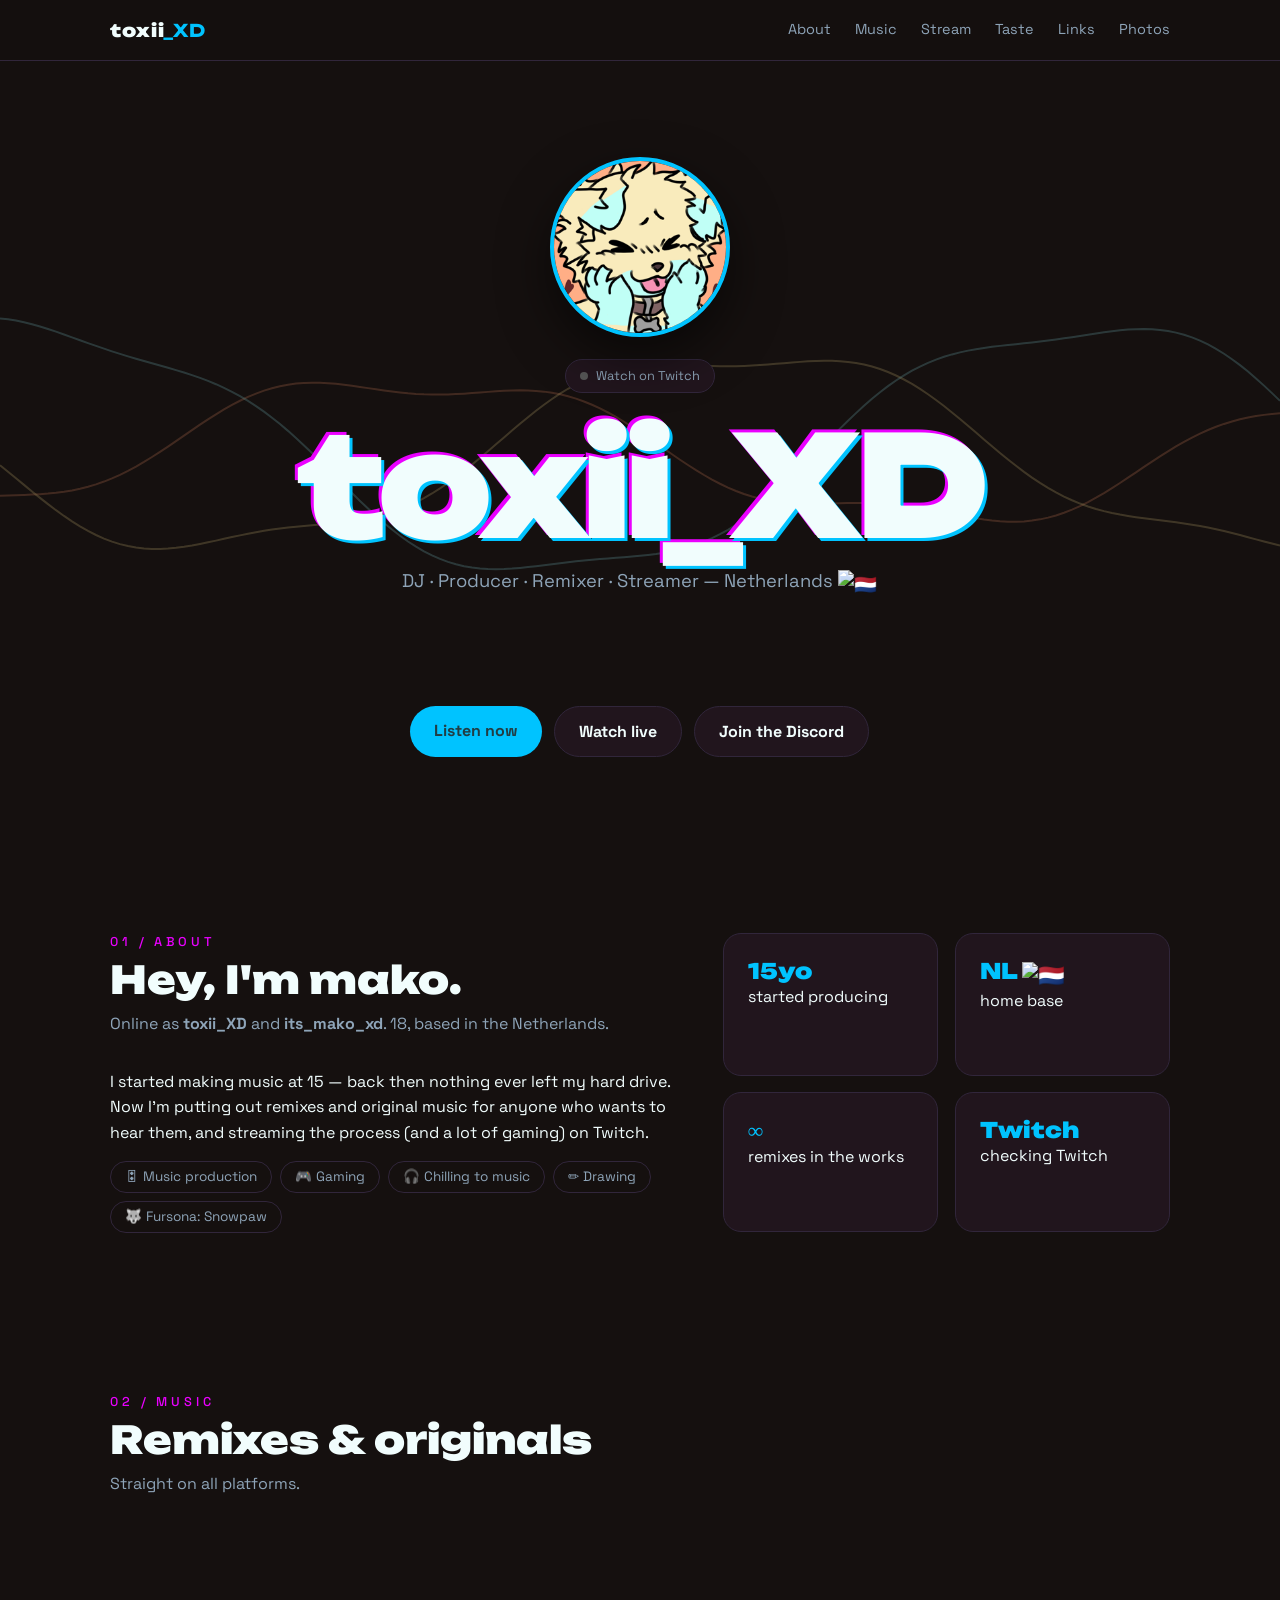
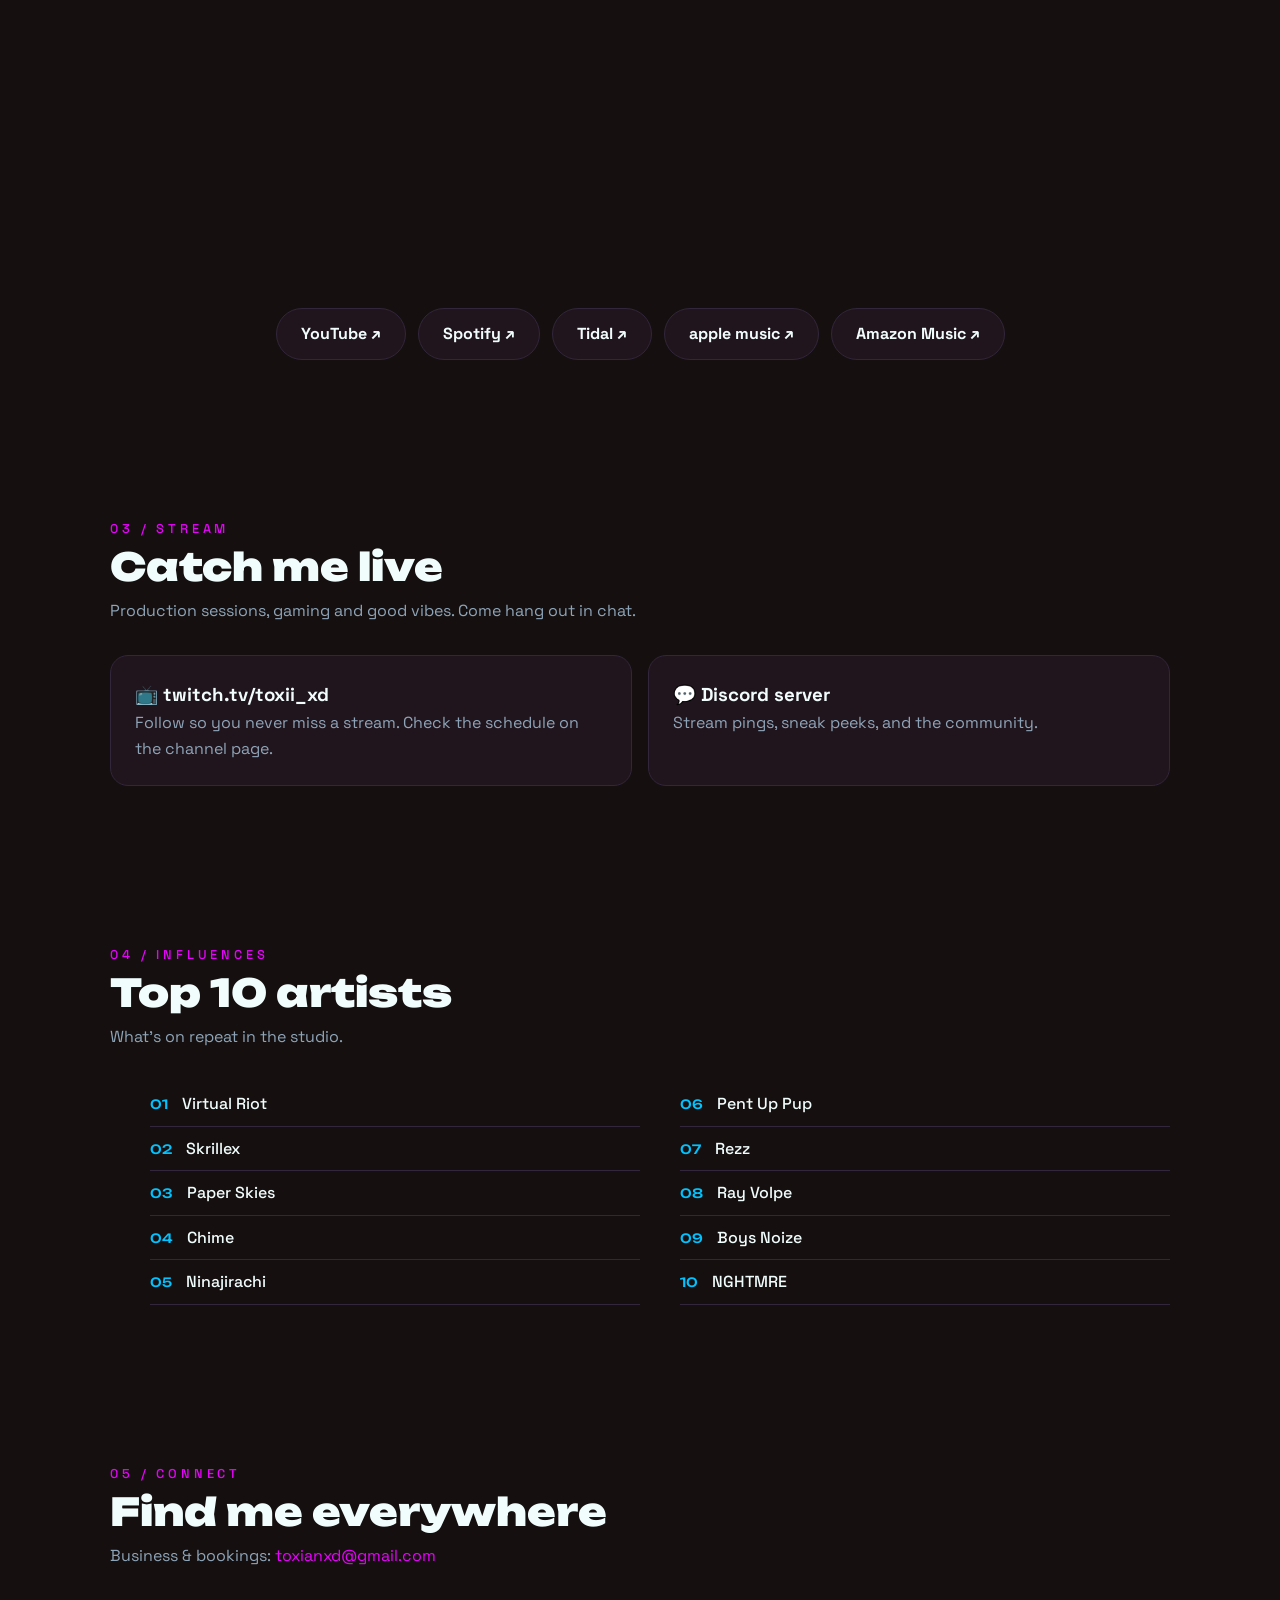
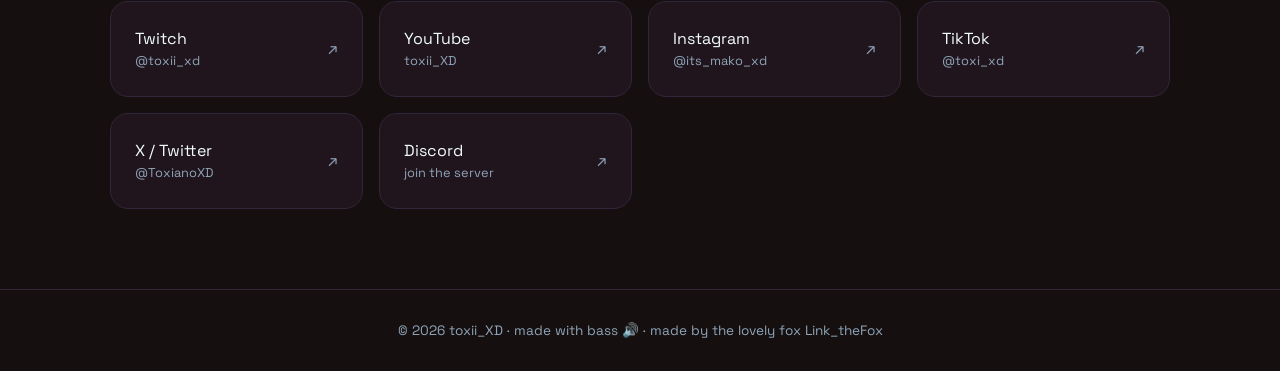
==== commit 940f138c: "added photo page and alot of photos :3" ====
--- a/index.html
+++ b/index.html
@@ -80,8 +80,8 @@
 <canvas id="bg" aria-hidden="true"></canvas>
 
 <nav aria-label="Main"><div class="wrap">
-  <a class="logo" href="#top">toxii<b>_XD</b></a>
-  <ul><li><a href="#about">About</a></li><li><a href="#music">Music</a></li><li><a href="#stream">Stream</a></li><li><a href="#taste">Taste</a></li><li><a href="#links">Links</a></li></ul>
+  <a class="logo" href="index.html#top">toxii<b>_XD</b></a>
+  <ul><li><a href="index.html#about">About</a></li><li><a href="index.html#music">Music</a></li><li><a href="index.html#stream">Stream</a></li><li><a href="index.html#taste">Taste</a></li><li><a href="index.html#links">Links</a></li><li><a href="photos.html">Photos</a></li></ul>
 </div></nav>
 
 <main>
@@ -92,7 +92,7 @@
   <p class="tag">DJ · Producer · Remixer · Streamer — Netherlands <img src="https://cdn.jsdelivr.net/gh/jdecked/twemoji@latest/assets/svg/1f1f3-1f1f1.svg" alt="🇳🇱" width="22" height="22" style="vertical-align:-4px"></p>
   <div class="eq" aria-hidden="true"></div>
   <div class="btns">
-    <a class="btn p" href="#music">Listen now</a>
+    <a class="btn p" href="index.html#music">Listen now</a>
     <a class="btn" href="https://www.twitch.tv/toxii_xd" target="_blank" rel="noopener">Watch live</a>
     <a class="btn" href="https://discord.gg/SVexKyETzz" target="_blank" rel="noopener">Join the Discord</a>
   </div>
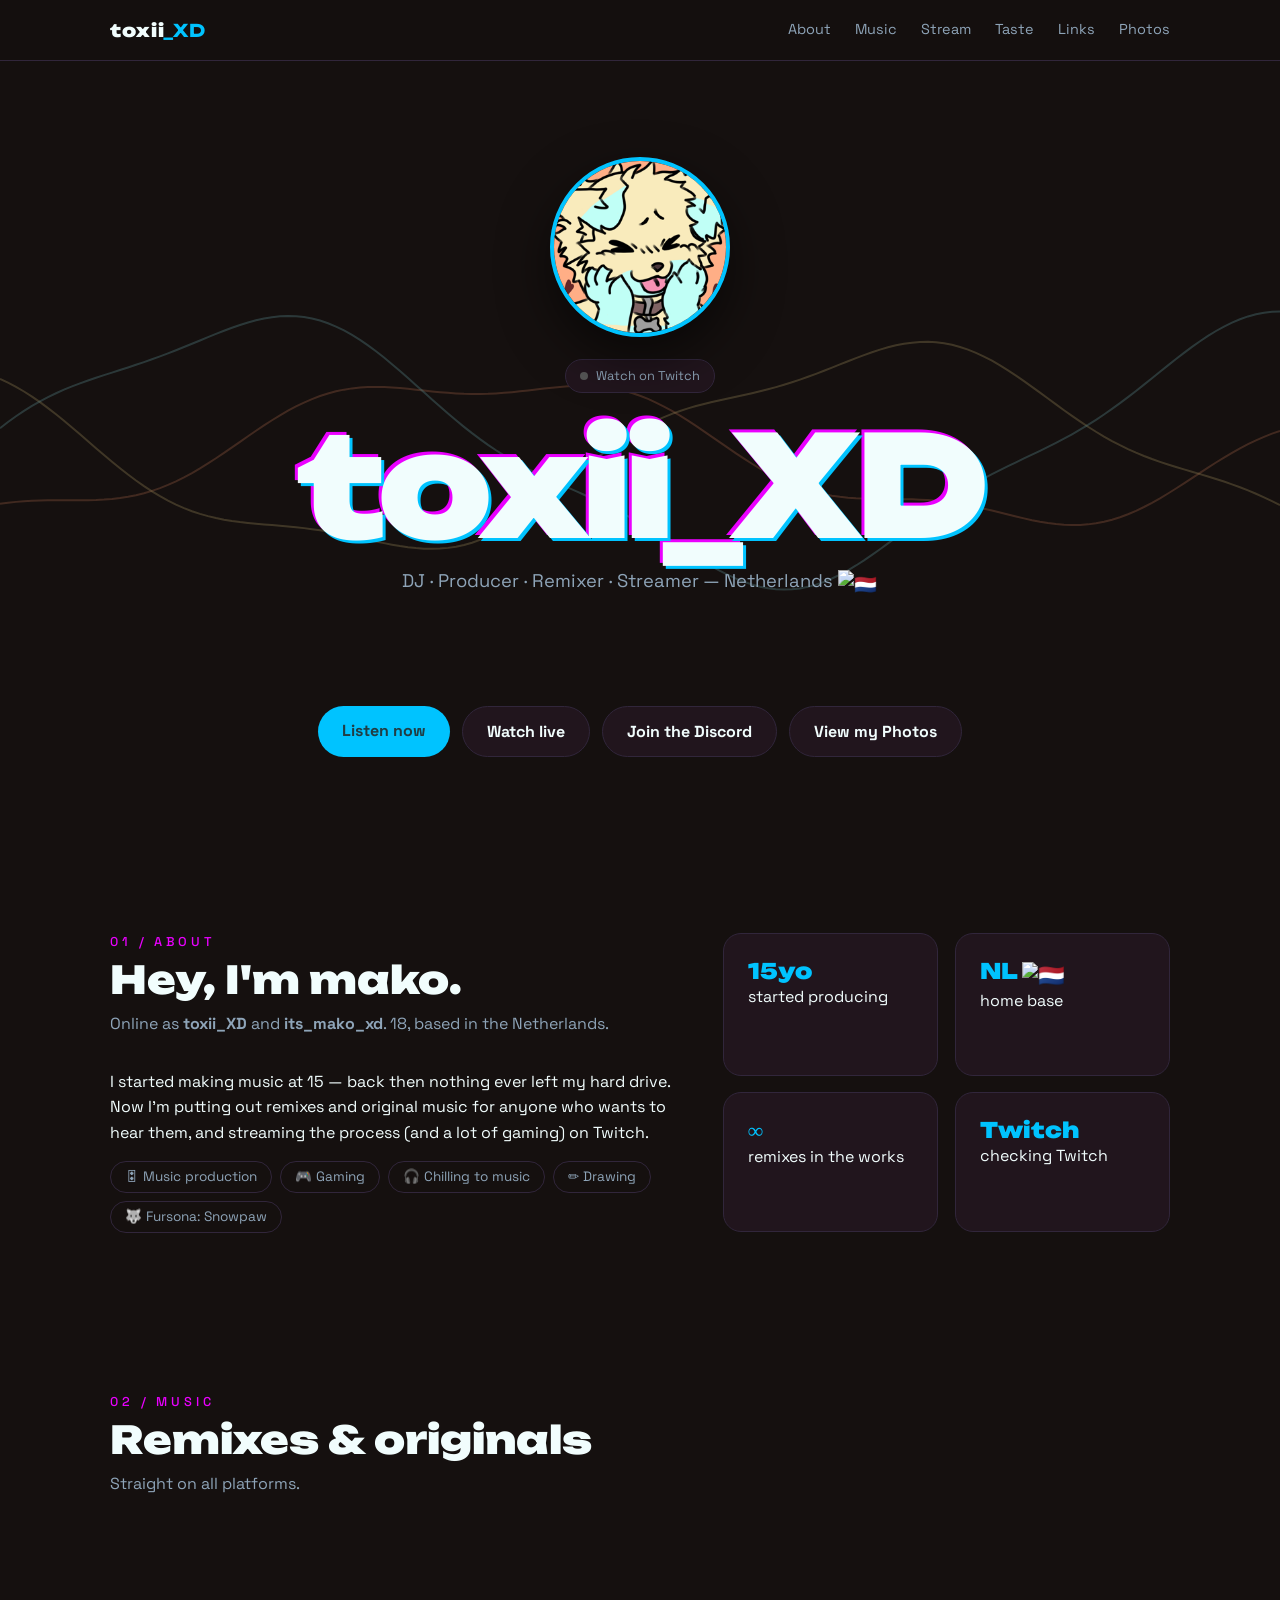
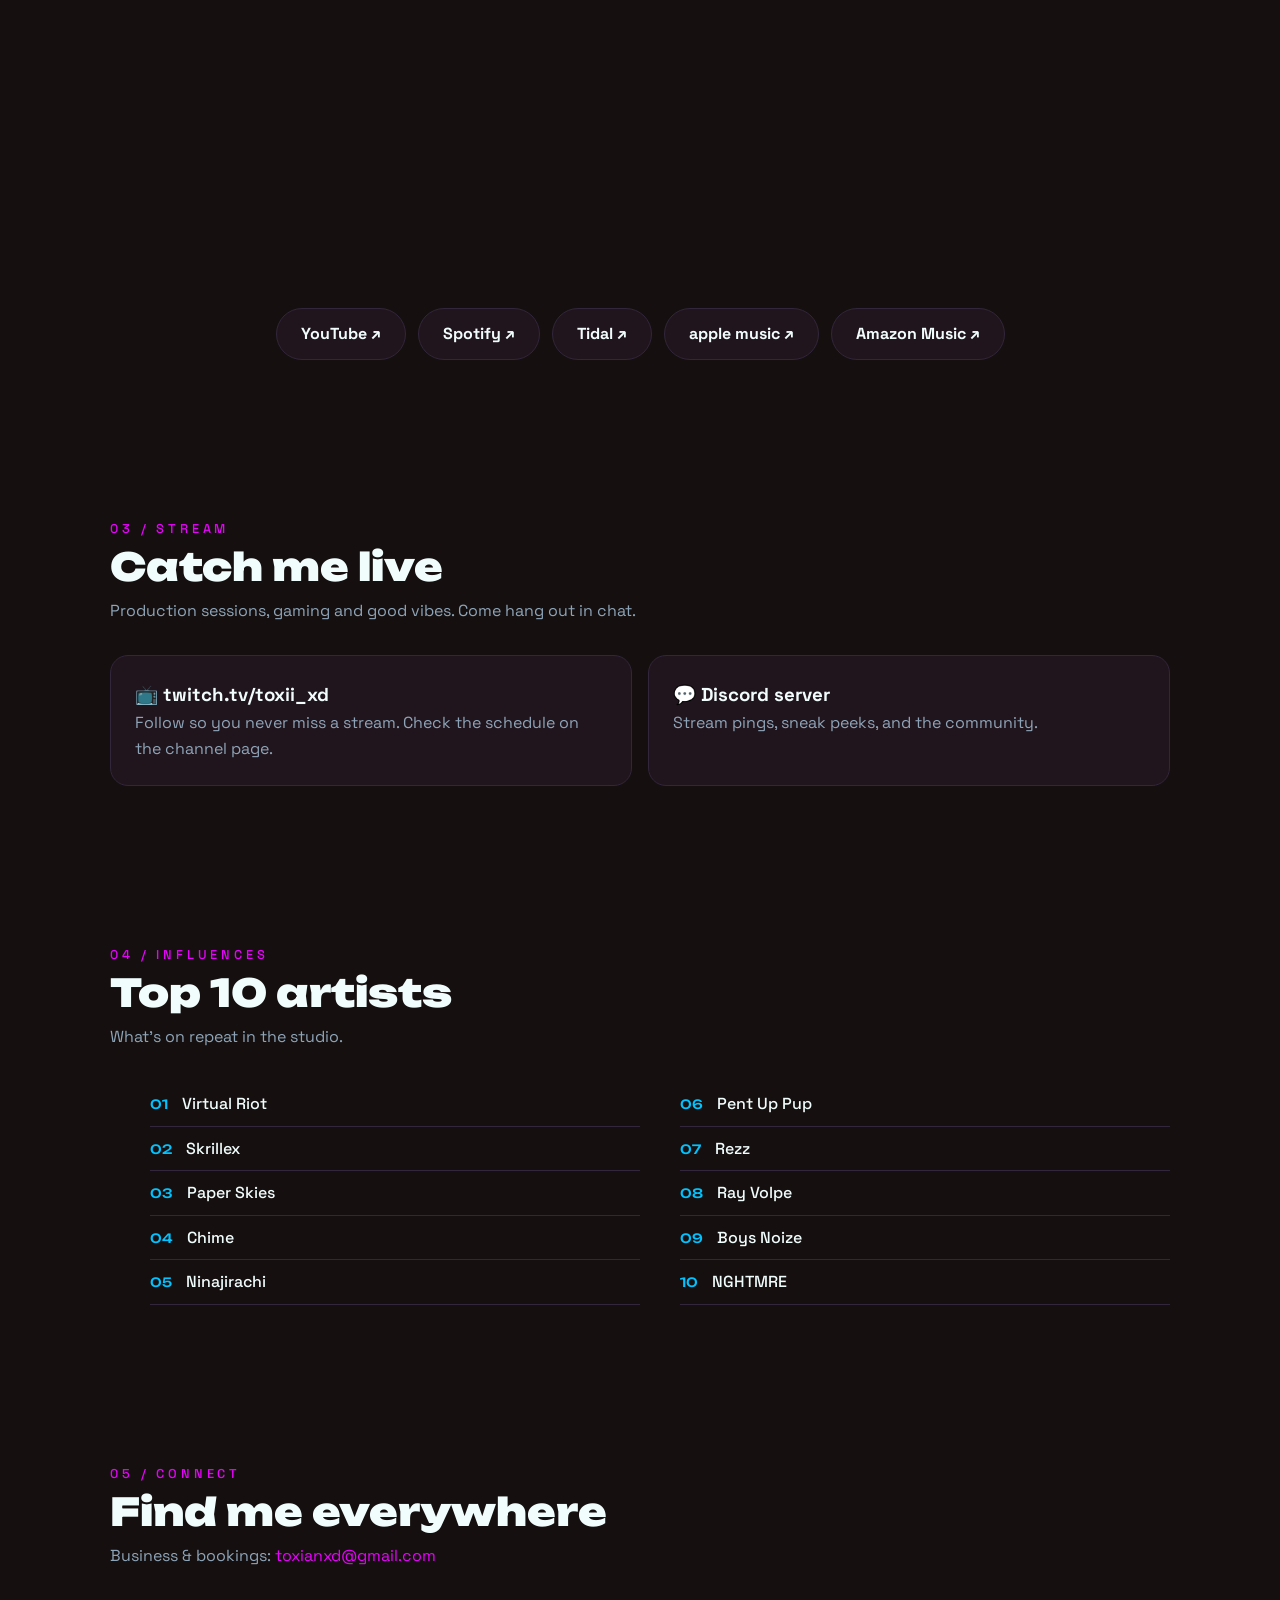
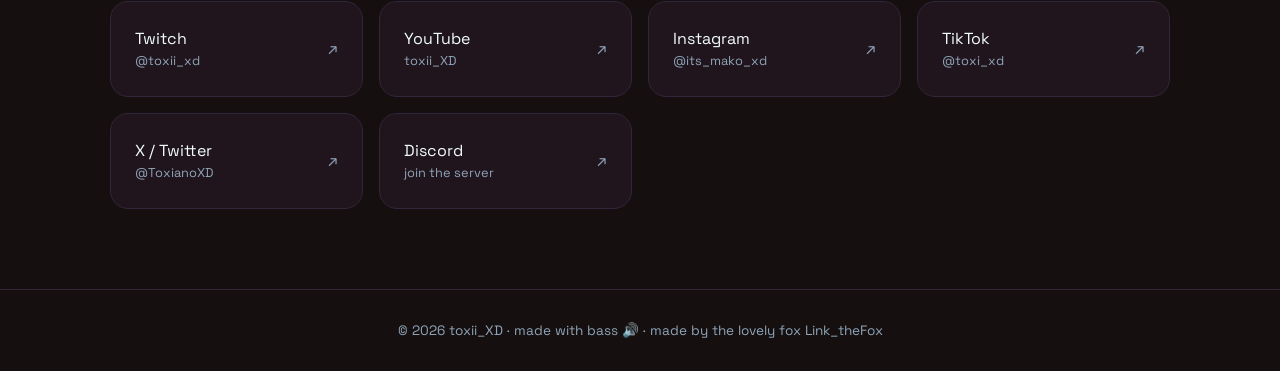
==== commit ab90f4df: "fjikashljf" ====
--- a/index.html
+++ b/index.html
@@ -95,6 +95,7 @@
     <a class="btn p" href="index.html#music">Listen now</a>
     <a class="btn" href="https://www.twitch.tv/toxii_xd" target="_blank" rel="noopener">Watch live</a>
     <a class="btn" href="https://discord.gg/SVexKyETzz" target="_blank" rel="noopener">Join the Discord</a>
+    <a class="btn" href="photos.html" target="_blank" rel="noopener">View my Photos</a>
   </div>
 </div></header>
 
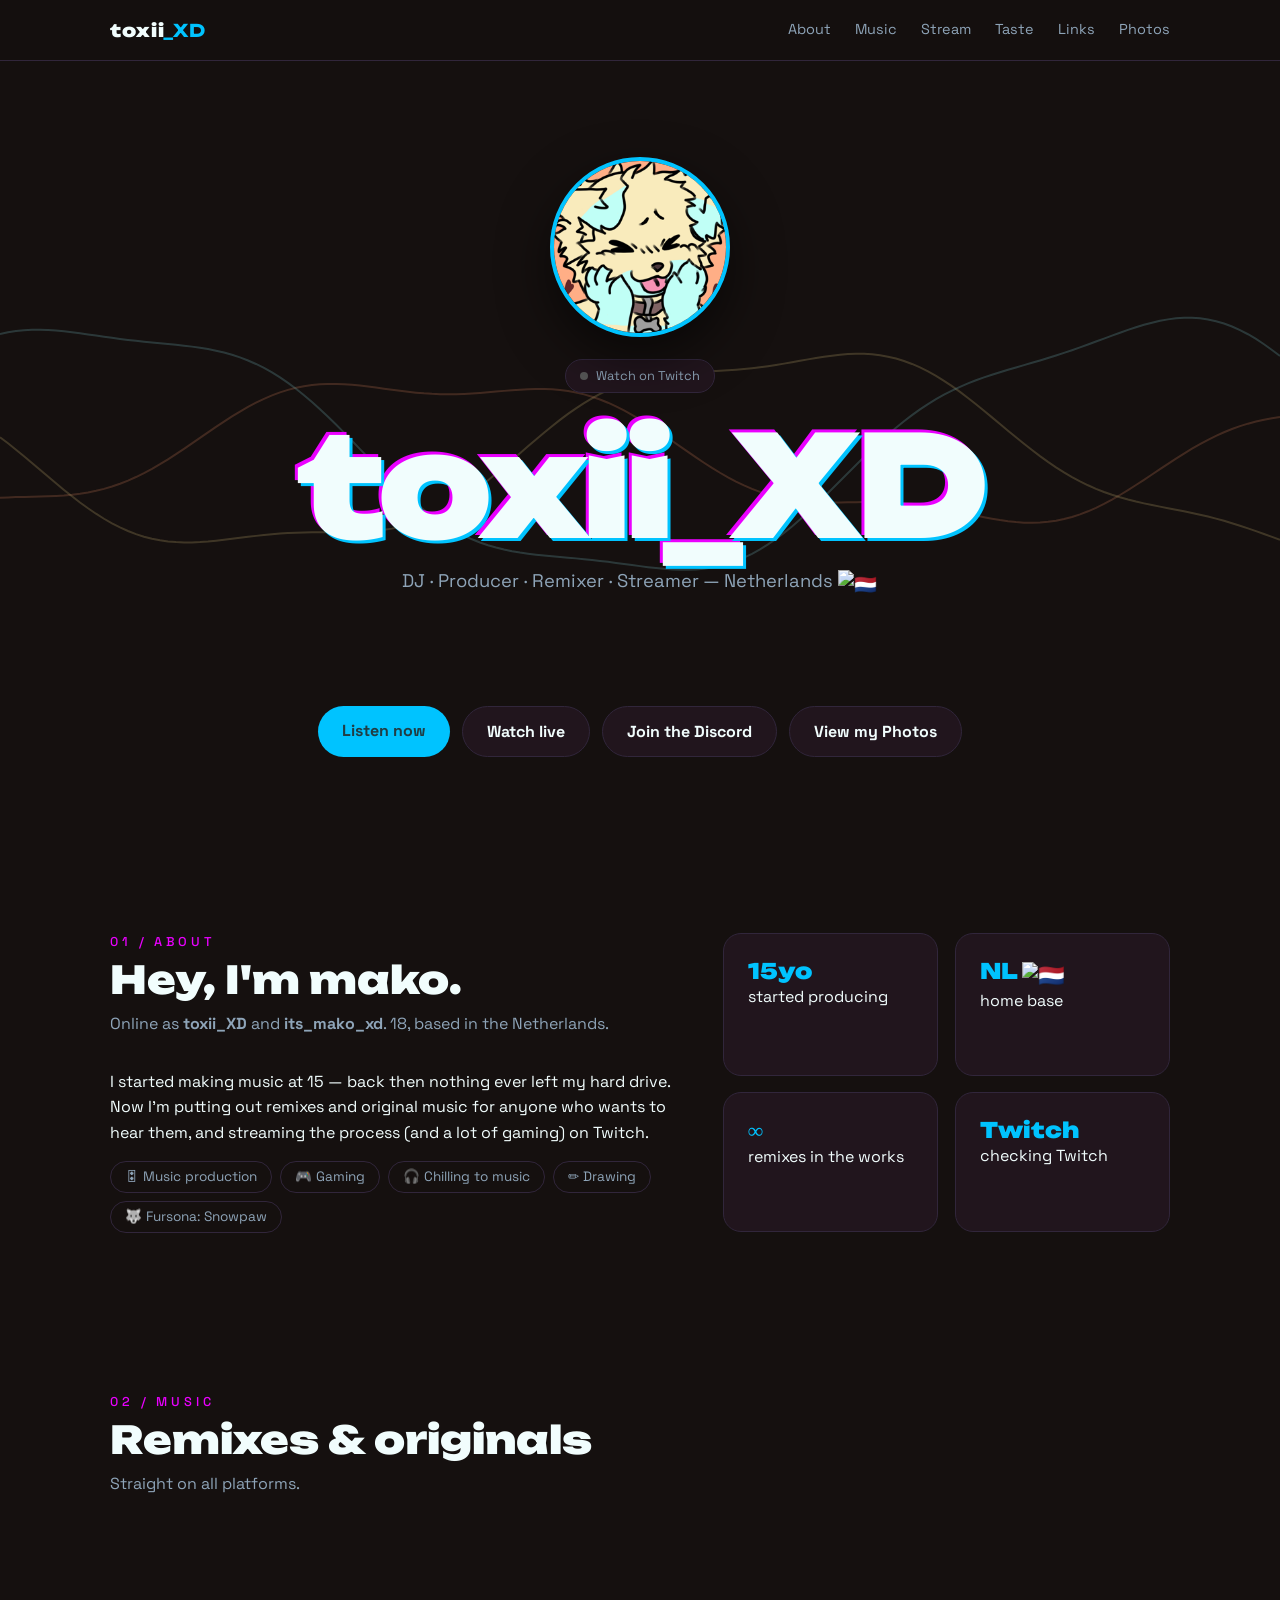
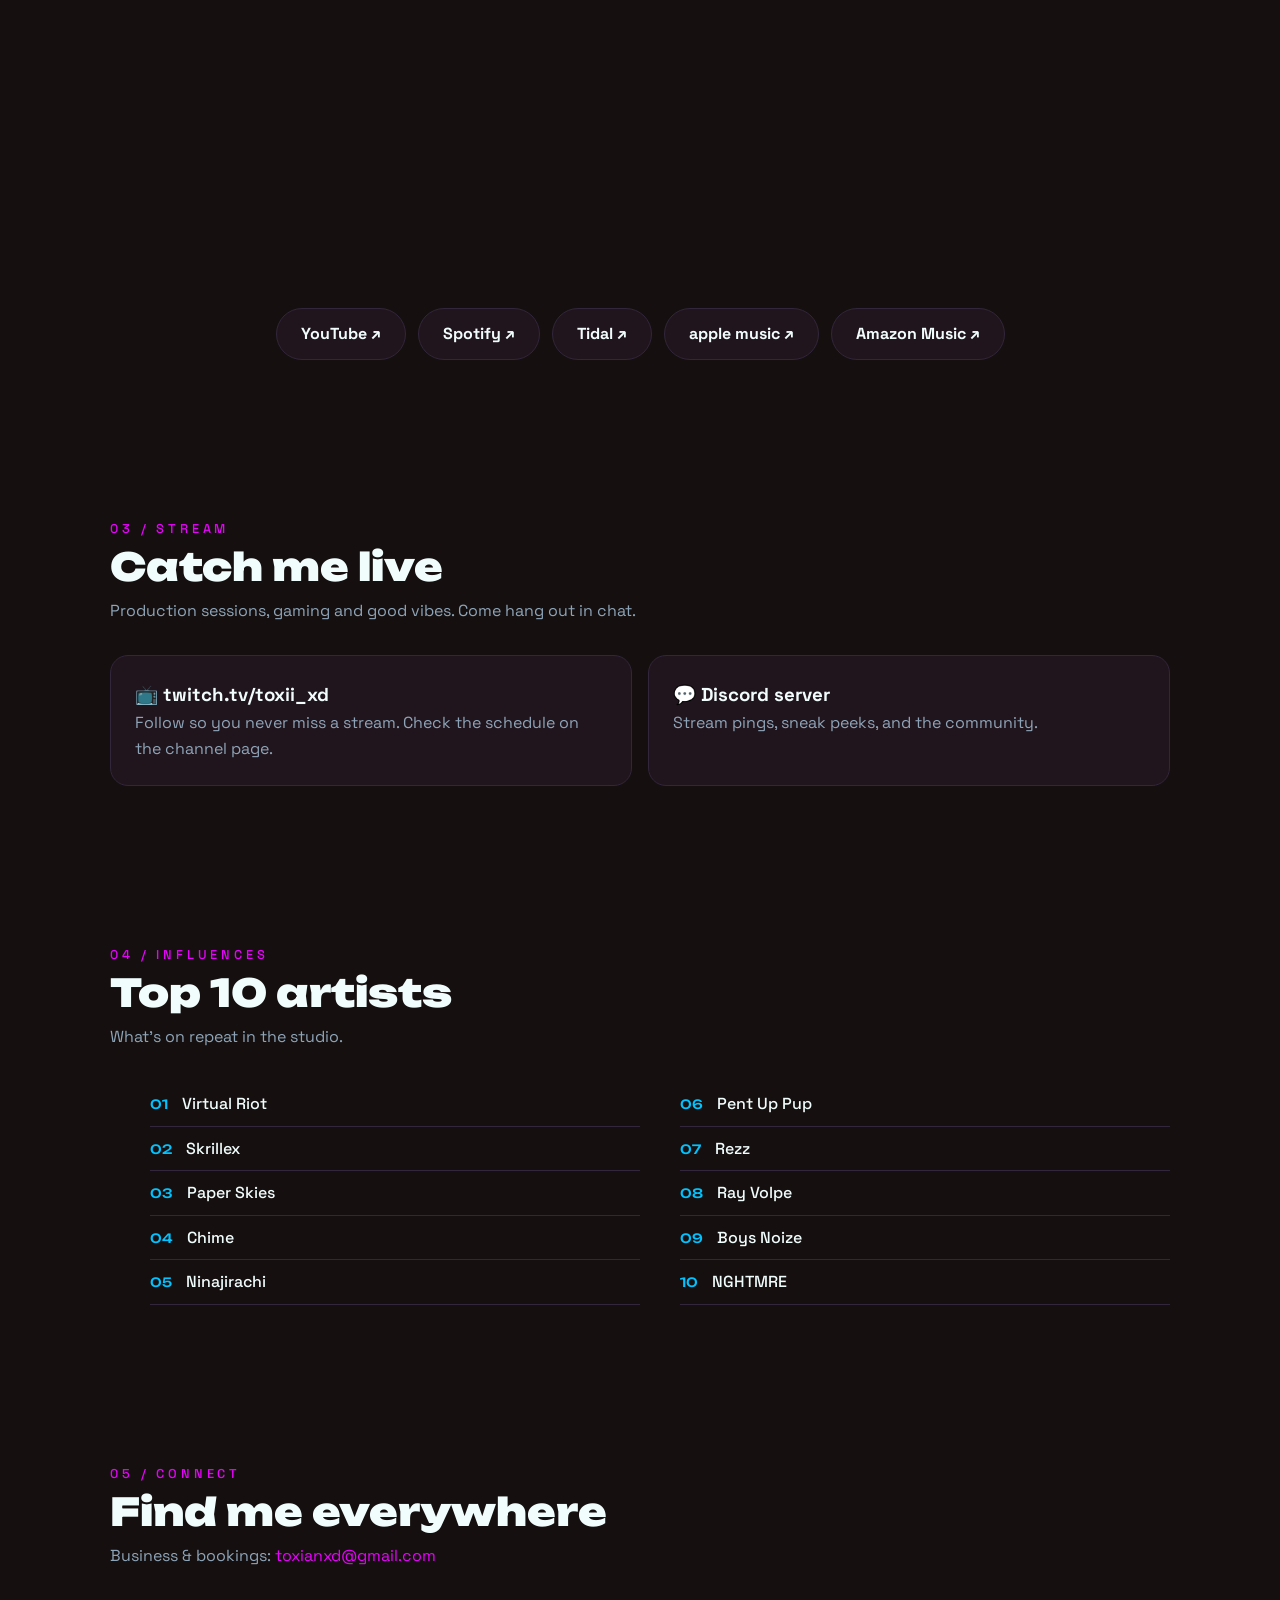
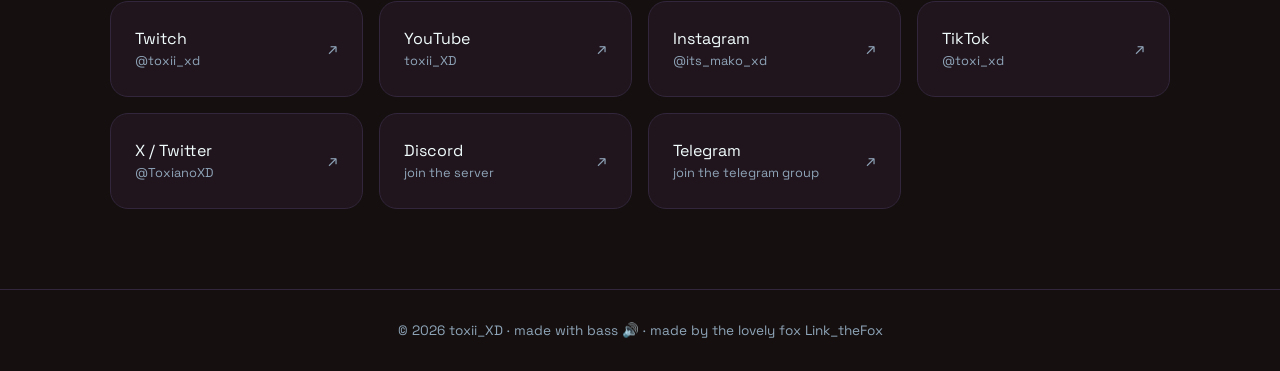
==== commit 5c2aa37c: "added sstuf to it for a tellegram group" ====
--- a/index.html
+++ b/index.html
@@ -164,6 +164,7 @@
     <a class="card" href="https://www.tiktok.com/@toxi_xd" target="_blank" rel="noopener"><div>TikTok<em>@toxi_xd</em></div></a>
     <a class="card" href="https://x.com/ToxianoXD" target="_blank" rel="noopener"><div>X / Twitter<em>@ToxianoXD</em></div></a>
     <a class="card" href="https://discord.gg/SVexKyETzz" target="_blank" rel="noopener"><div>Discord<em>join the server</em></div></a>
+    <a class="card" href="https://t.me/+vXVY-dFUmMZiODA0" target="_blank" rel="noopener"><div>Telegram<em>join the telegram group</em></div></a>
   </div>
 </div></section>
 
